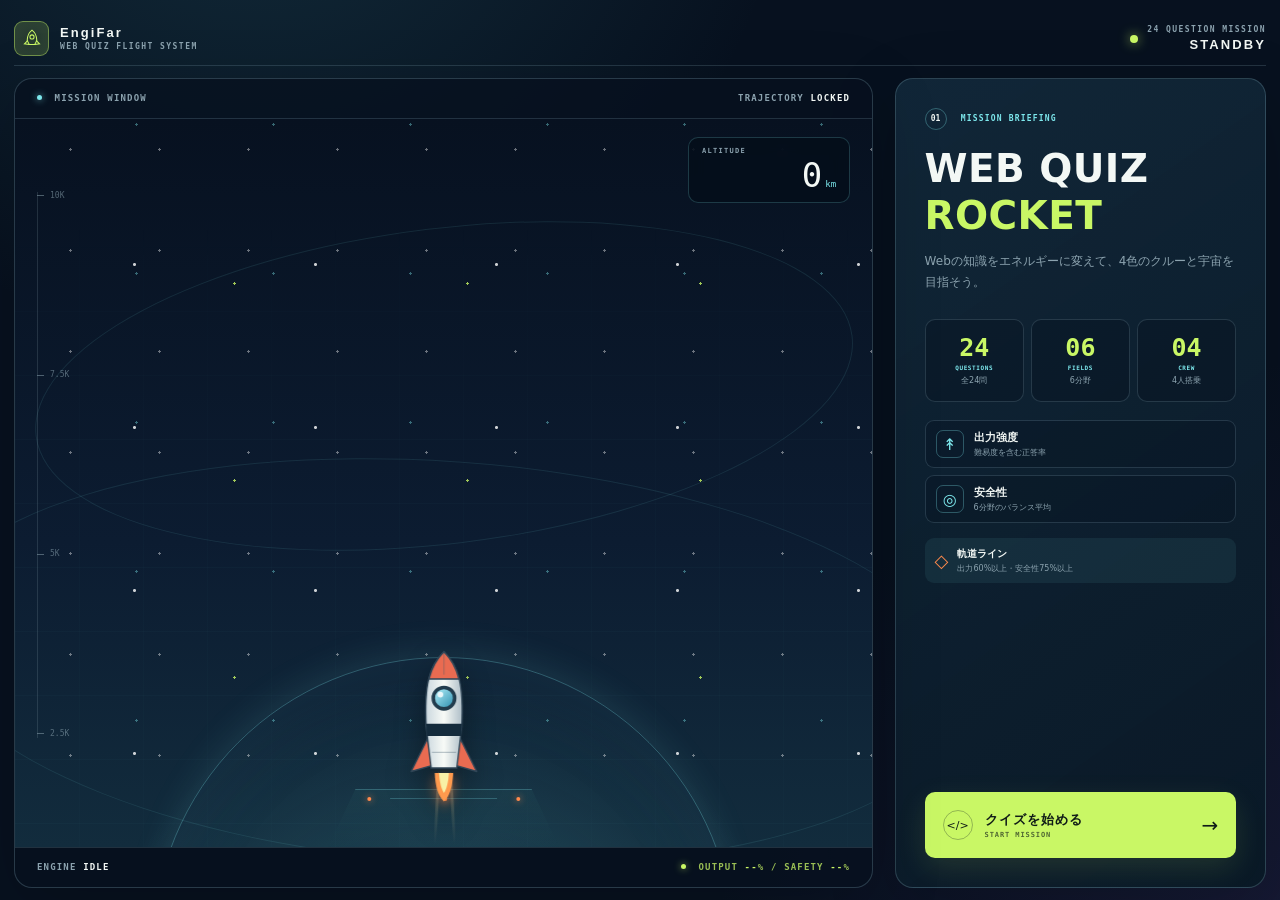
==== index.html @ 047133a1 "表記を修正" ====
<!doctype html>
<html lang="ja">
<head>
  <meta charset="UTF-8">
  <meta name="viewport" content="width=device-width, initial-scale=1, viewport-fit=cover">
  <meta name="theme-color" content="#07111f">
  <title>EngiFar</title>
  <link rel="stylesheet" href="./style.css">
  <script src="./script.js" defer></script>
</head>
<body>
  <div class="app-shell" id="app" data-state="idle" data-phase="briefing">
    <header class="topbar">
      <a class="brand" href="#" aria-label="EngiFar ホーム">
        <span class="brand-mark" aria-hidden="true">
          <svg viewBox="0 0 32 32">
            <path d="M16 3c5 4 7 9 7 15l-3 6h-8l-3-6c0-6 2-11 7-15Z" />
            <circle cx="16" cy="13" r="3" />
            <path d="m10 18-5 5 7 1m10-6 5 5-7 1" />
          </svg>
        </span>
        <span class="brand-copy">
          <strong>EngiFar</strong>
          <small>WEB QUIZ FLIGHT SYSTEM</small>
        </span>
      </a>

      <div class="mission-state" role="status" aria-live="polite">
        <span class="state-light" aria-hidden="true"></span>
        <span>
          <small>24 QUESTION MISSION</small>
          <strong id="mission-status">STANDBY</strong>
        </span>
      </div>
    </header>

    <main class="cockpit">
      <section class="flight-deck" aria-label="ロケット飛行画面">
        <div class="deck-bar deck-bar--top">
          <span><i class="signal-dot" aria-hidden="true"></i> MISSION WINDOW</span>
          <span>TRAJECTORY <b id="trajectory-label">LOCKED</b></span>
        </div>

        <div class="flight-stage" id="flight-stage">
          <div class="space-glow" aria-hidden="true"></div>
          <div class="stars stars--far" aria-hidden="true"></div>
          <div class="stars stars--near" aria-hidden="true"></div>
          <div class="orbital-line orbital-line--one" aria-hidden="true"></div>
          <div class="orbital-line orbital-line--two" aria-hidden="true"></div>

          <div class="altitude-scale" aria-hidden="true">
            <span><i></i> 10K</span>
            <span><i></i> 7.5K</span>
            <span><i></i> 5K</span>
            <span><i></i> 2.5K</span>
          </div>

          <div class="live-altimeter">
            <span>ALTITUDE</span>
            <strong><output id="altitude-live">0</output><small> km</small></strong>
          </div>

          <div class="celebration" id="celebration" aria-hidden="true">
            <div class="success-orbit"></div>
            <div class="success-emblem">
              <span>EngiFar COMPLETE</span>
              <strong>軌道到達！</strong>
            </div>
            <div class="confetti" id="confetti"></div>
          </div>

          <div class="flight-event" id="flight-event" aria-hidden="true">
            <span id="event-label">SPARK ALTITUDE</span>
            <strong><b id="event-altitude">0</b> km</strong>
          </div>

          <div class="boarding-crew" id="boarding-crew" aria-hidden="true">
            <div class="crew-character crew-character--red">
              <span class="crew-body"><i class="crew-face"></i></span>
            </div>
            <div class="crew-character crew-character--blue">
              <span class="crew-body"><i class="crew-face"></i></span>
            </div>
            <div class="crew-character crew-character--yellow">
              <span class="crew-body"><i class="crew-face"></i></span>
            </div>
            <div class="crew-character crew-character--green">
              <span class="crew-body"><i class="crew-face"></i></span>
            </div>
          </div>

          <div class="flight-path" aria-hidden="true"></div>

          <div class="rocket-vehicle" id="rocket" aria-label="ロケット">
            <div class="exhaust exhaust--left" aria-hidden="true"></div>
            <div class="exhaust exhaust--right" aria-hidden="true"></div>
            <svg class="rocket" viewBox="0 0 120 216" role="img" aria-label="垂直に立つロケット">
              <defs>
                <linearGradient id="rocket-hull" x1="0" x2="1">
                  <stop offset="0" stop-color="#cbd8df" />
                  <stop offset=".5" stop-color="#f8fbf7" />
                  <stop offset="1" stop-color="#aebec8" />
                </linearGradient>
                <linearGradient id="rocket-window" x1="0" y1="0" x2="1" y2="1">
                  <stop stop-color="#bdf7ff" />
                  <stop offset="1" stop-color="#2589ab" />
                </linearGradient>
              </defs>
              <path class="flame flame--outer" d="M47 174c1 20 5 32 13 40 8-8 12-20 13-40Z" />
              <path class="flame flame--inner" d="M53 174c1 13 3 22 7 28 4-6 6-15 7-28Z" />
              <path class="rocket-fin" d="M37 126 14 172l31-9Zm46 0 23 46-31-9Z" />
              <path class="rocket-body" d="M60 4C39 24 32 52 35 109l7 58h36l7-58C88 52 81 24 60 4Z" />
              <path class="rocket-nose" d="M60 4C50 14 43 26 39 42h42C77 26 70 14 60 4Z" />
              <path class="rocket-band" d="M35 105h50l-1 17H36Z" />
              <circle class="rocket-window" cx="60" cy="69" r="15" />
              <circle class="rocket-window-glint" cx="55" cy="64" r="4" />
              <path class="rocket-seam" d="M60 5v31M43 145h34" />
            </svg>
          </div>

          <div class="explosion" id="explosion" aria-hidden="true">
            <span class="shockwave shockwave--one"></span>
            <span class="shockwave shockwave--two"></span>
            <span class="blast-core"></span>
            <div class="debris" id="debris"></div>
          </div>

          <div class="launch-pad" aria-hidden="true">
            <div class="pad-light pad-light--one"></div>
            <div class="pad-light pad-light--two"></div>
            <div class="pad-light pad-light--three"></div>
            <span></span>
          </div>
        </div>

        <div class="deck-bar deck-bar--bottom">
          <span>ENGINE <b id="engine-label">IDLE</b></span>
          <span class="score-strip"><i aria-hidden="true"></i> OUTPUT <b id="output-live">--</b>% / SAFETY <b id="safety-live">--</b>%</span>
        </div>
      </section>

      <aside class="mission-panel" aria-label="クイズ・発射コントロール">
        <section class="mode-panel briefing-panel" id="briefing-panel">
          <div class="panel-heading">
            <p class="eyebrow"><span>01</span> MISSION BRIEFING</p>
            <h1>WEB QUIZ <br><em>ROCKET</em></h1>
            <p class="panel-description">Webの知識をエネルギーに変えて、4色のクルーと宇宙を目指そう。</p>
          </div>

          <div class="mission-facts" aria-label="ミッション内容">
            <div><strong>24</strong><span>QUESTIONS</span><small>全24問</small></div>
            <div><strong>06</strong><span>FIELDS</span><small>6分野</small></div>
            <div><strong>04</strong><span>CREW</span><small>4人搭乗</small></div>
          </div>

          <div class="score-guide">
            <div>
              <span class="guide-icon" aria-hidden="true">↟</span>
              <span><strong>出力強度</strong><small>難易度を含む正答率</small></span>
            </div>
            <div>
              <span class="guide-icon" aria-hidden="true">◎</span>
              <span><strong>安全性</strong><small>6分野のバランス平均</small></span>
            </div>
          </div>

          <div class="threshold-hint briefing-hint">
            <span class="threshold-icon" aria-hidden="true">◇</span>
            <span><strong>軌道ライン</strong><small>出力60%以上・安全性75%以上</small></span>
          </div>

          <button class="launch-button" id="start-button" type="button">
            <span class="launch-button__icon" aria-hidden="true">&lt;/&gt;</span>
            <span><strong>クイズを始める</strong><small>START MISSION</small></span>
            <span class="launch-button__arrow" aria-hidden="true">→</span>
          </button>
        </section>

        <section class="mode-panel quiz-panel" id="quiz-panel" hidden aria-live="polite">
          <div class="quiz-progress-head">
            <div>
              <p class="eyebrow">KNOWLEDGE CHARGE</p>
              <strong><span id="question-current">01</span><small> / 24</small></strong>
            </div>
            <span class="category-chip" id="question-category">フロントエンド</span>
          </div>

          <div class="quiz-progress"><i id="quiz-progress-bar"></i></div>

          <div class="question-meta">
            <span id="question-label">QUESTION 01</span>
            <span class="difficulty-chip" id="difficulty-chip">STANDARD</span>
          </div>
          <pre class="question-code" id="question-text">問題を読み込んでいます...</pre>
          <div class="quiz-answers" id="answers"></div>

          <div class="feedback-slot">
            <div class="quiz-feedback" id="feedback" hidden>
              <strong id="feedback-title">正解！</strong>
              <p id="feedback-text"></p>
            </div>
          </div>

          <button class="quiz-next-button" id="next-button" type="button" disabled>
            <span id="next-label">次の問題へ</span><b aria-hidden="true">→</b>
          </button>
        </section>

        <section class="mode-panel ready-panel" id="ready-panel" hidden>
          <div class="ready-heading">
            <span class="ready-icon" aria-hidden="true">✓</span>
            <p class="eyebrow">FLIGHT DATA READY</p>
            <h2>データ完成！</h2>
            <p>クイズで集めたエネルギーをロケットへ転送しました。</p>
          </div>

          <div class="computed-metrics">
            <div>
              <span>出力強度<small>WEIGHTED ACCURACY</small></span>
              <strong><b id="ready-output">0</b>%</strong>
            </div>
            <div>
              <span>安全性<small>FIELD BALANCE</small></span>
              <strong><b id="ready-safety">0</b>%</strong>
            </div>
          </div>

          <div class="balance-list" id="balance-list" aria-label="6分野の到達度"></div>

          <div class="threshold-hint ready-hint" id="ready-hint">
            <span class="threshold-icon" aria-hidden="true">◇</span>
            <span><strong id="ready-message">フライトコースを計算しました</strong><small>難しい問題にはボーナス係数を反映</small></span>
          </div>

          <button class="launch-button" id="launch-button" type="button">
            <span class="launch-button__icon" aria-hidden="true">▲</span>
            <span><strong>ロケットを発射</strong><small>BOARD CREW &amp; LAUNCH</small></span>
            <span class="launch-button__arrow" aria-hidden="true">→</span>
          </button>
        </section>

        <section class="mode-panel flight-panel" id="flight-panel" hidden>
          <div class="flight-copy">
            <div class="radar" aria-hidden="true"><i></i><span></span></div>
            <p class="eyebrow">LIVE TELEMETRY</p>
            <h2 id="flight-title">垂直上昇中</h2>
            <p id="flight-description">軌道到達コースを飛行中です。<br>フライトデータはロックされています。</p>
          </div>
          <div class="telemetry-card">
            <span>現在の高度</span>
            <strong><b id="panel-altitude">0</b><small> km</small></strong>
            <div class="telemetry-progress"><i id="telemetry-progress"></i></div>
          </div>
        </section>

        <section class="mode-panel result-panel" id="result-panel" hidden aria-live="polite">
          <div class="result-heading">
            <span class="result-icon" id="result-icon" aria-hidden="true">✓</span>
            <p class="eyebrow" id="result-kicker">MISSION COMPLETE</p>
            <h2 id="result-title">軌道到達！</h2>
            <p id="result-message">Webの知識がロケットの推進力になりました。</p>
          </div>

          <dl class="result-metrics">
            <div>
              <dt>出力強度</dt>
              <dd><b id="result-power">0</b><small>%</small></dd>
            </div>
            <div>
              <dt>安全性</dt>
              <dd><b id="result-stability">0</b><small>%</small></dd>
            </div>
            <div class="altitude-result">
              <dt>到達高度</dt>
              <dd><b id="result-altitude">0</b><small> km</small></dd>
            </div>
          </dl>

          <div class="result-actions">
            <button class="profile-button" id="profile-button" type="button">
              <img src="./assets/crew-green.svg" alt="" aria-hidden="true">
              <span>自己紹介カード</span>
            </button>
            <button class="retry-button" id="retry-button" type="button">
              <span aria-hidden="true">↻</span> もう一度チャレンジ
            </button>
          </div>
        </section>

        <section class="mode-panel card-panel" id="card-panel" hidden aria-live="polite">
          <header class="card-heading">
            <p class="eyebrow">CREW PROFILE CARD</p>
            <h2>自己紹介カードをつくろう</h2>
            <p>表示名とクルーアイコンを選ぶと、フライトデータ入りのカードが完成します。</p>
          </header>

          <div class="profile-card-preview">
            <canvas id="profile-card" width="1200" height="760" aria-label="自己紹介カードのプレビュー">
              自己紹介カードのプレビュー
            </canvas>
          </div>

          <div class="card-controls">
            <label class="profile-name-field" for="profile-name">
              <span>DISPLAY NAME <small>カードに載せる名前</small></span>
              <input id="profile-name" type="text" maxlength="20" autocomplete="name" value="CREW MEMBER">
            </label>

            <fieldset class="avatar-field">
              <legend>CREW ICON</legend>
              <div class="avatar-options">
                <button class="avatar-option" type="button" data-avatar="red" aria-label="赤のクルー" aria-pressed="false">
                  <img src="./assets/crew-red.svg" alt="">
                </button>
                <button class="avatar-option" type="button" data-avatar="blue" aria-label="青のクルー" aria-pressed="false">
                  <img src="./assets/crew-blue.svg" alt="">
                </button>
                <button class="avatar-option" type="button" data-avatar="yellow" aria-label="黄のクルー" aria-pressed="false">
                  <img src="./assets/crew-yellow.svg" alt="">
                </button>
                <button class="avatar-option is-selected" type="button" data-avatar="green" aria-label="緑のクルー" aria-pressed="true">
                  <img src="./assets/crew-green.svg" alt="">
                </button>
              </div>
            </fieldset>

            <div class="card-actions">
              <button class="save-card-button" id="save-card-button" type="button">
                <span aria-hidden="true">↓</span><b id="save-card-label">PNGで保存</b>
              </button>
              <button class="card-back-button" id="card-back-button" type="button">← リザルトへ</button>
            </div>
          </div>
        </section>
      </aside>
    </main>
  </div>
</body>
</html>
---- style.css ----
:root {
  color-scheme: dark;
  --night: #07111f;
  --panel: #0d1b2a;
  --panel-soft: #102235;
  --line: rgba(159, 197, 216, 0.18);
  --line-strong: rgba(159, 197, 216, 0.32);
  --text: #f3f8f5;
  --muted: #8ca3af;
  --lime: #c9f765;
  --lime-soft: rgba(201, 247, 101, 0.14);
  --cyan: #7de8ed;
  --orange: #ff8a4c;
  --red: #ff5e66;
  --stage-border: rgba(158, 210, 222, 0.22);
  font-family: Inter, "Noto Sans JP", "Yu Gothic UI", Meiryo, system-ui, sans-serif;
}

* {
  box-sizing: border-box;
}

html,
body {
  width: 100%;
  height: 100%;
  margin: 0;
  overflow: hidden;
}

body {
  min-height: 100vh;
  min-height: 100dvh;
  color: var(--text);
  background:
    radial-gradient(circle at 20% -20%, rgba(47, 113, 129, 0.28), transparent 36%),
    radial-gradient(circle at 105% 110%, rgba(93, 64, 151, 0.2), transparent 38%),
    var(--night);
}

button,
input {
  font: inherit;
}

button {
  color: inherit;
}

button,
input[type="range"] {
  -webkit-tap-highlight-color: transparent;
}

[hidden] {
  display: none !important;
}

.app-shell {
  width: min(100%, 1500px);
  height: 100vh;
  height: 100dvh;
  min-height: 0;
  margin: 0 auto;
  padding:
    max(12px, env(safe-area-inset-top))
    max(14px, env(safe-area-inset-right))
    max(12px, env(safe-area-inset-bottom))
    max(14px, env(safe-area-inset-left));
  display: grid;
  grid-template-rows: 54px minmax(0, 1fr);
  gap: 12px;
}

.topbar {
  min-width: 0;
  display: flex;
  align-items: center;
  justify-content: space-between;
  border-bottom: 1px solid var(--line);
}

.brand {
  min-width: 0;
  color: inherit;
  display: inline-flex;
  align-items: center;
  gap: 11px;
  text-decoration: none;
}

.brand-mark {
  width: 35px;
  height: 35px;
  border: 1px solid rgba(201, 247, 101, 0.46);
  border-radius: 9px;
  display: grid;
  place-items: center;
  color: var(--lime);
  background: var(--lime-soft);
  box-shadow: inset 0 0 18px rgba(201, 247, 101, 0.07);
}

.brand-mark svg {
  width: 22px;
  fill: none;
  stroke: currentColor;
  stroke-width: 1.5;
}

.brand-copy {
  display: grid;
  gap: 2px;
}

.brand-copy strong,
.mission-state strong {
  font-family: "Arial Narrow", "Yu Gothic UI", sans-serif;
  font-size: 13px;
  letter-spacing: 0.16em;
}

.brand-copy small,
.mission-state small {
  color: var(--muted);
  font: 600 8px/1.2 ui-monospace, "SFMono-Regular", Consolas, monospace;
  letter-spacing: 0.18em;
}

.mission-state {
  display: flex;
  align-items: center;
  gap: 9px;
  text-align: right;
}

.mission-state > span:last-child {
  display: grid;
  gap: 2px;
}

.state-light {
  width: 8px;
  height: 8px;
  border-radius: 50%;
  background: var(--lime);
  box-shadow: 0 0 12px rgba(201, 247, 101, 0.72);
}

.cockpit {
  min-width: 0;
  min-height: 0;
  display: grid;
  grid-template-columns: minmax(0, 1.62fr) clamp(310px, 29vw, 410px);
  gap: clamp(12px, 1.7vw, 24px);
}

.flight-deck,
.mission-panel {
  min-width: 0;
  min-height: 0;
  overflow: hidden;
  border: 1px solid var(--stage-border);
  background: rgba(7, 17, 31, 0.76);
  box-shadow: 0 20px 70px rgba(0, 0, 0, 0.18);
}

.flight-deck {
  position: relative;
  display: grid;
  grid-template-rows: 40px minmax(0, 1fr) 40px;
  border-radius: 18px;
}

.deck-bar {
  position: relative;
  z-index: 20;
  display: flex;
  align-items: center;
  justify-content: space-between;
  gap: 12px;
  padding: 0 clamp(12px, 2vw, 22px);
  color: var(--muted);
  font: 600 9px/1 ui-monospace, "SFMono-Regular", Consolas, monospace;
  letter-spacing: 0.13em;
  white-space: nowrap;
}

.deck-bar--top {
  border-bottom: 1px solid var(--line);
}

.deck-bar--bottom {
  border-top: 1px solid var(--line);
}

.deck-bar b {
  color: var(--text);
  font-weight: 600;
}

.signal-dot,
.success-rule i {
  display: inline-block;
  width: 5px;
  height: 5px;
  margin-right: 6px;
  border-radius: 50%;
  background: var(--cyan);
  box-shadow: 0 0 7px rgba(125, 232, 237, 0.8);
  vertical-align: 1px;
}

.success-rule {
  color: rgba(201, 247, 101, 0.72);
}

.success-rule i {
  background: var(--lime);
  box-shadow: 0 0 7px rgba(201, 247, 101, 0.7);
}

.flight-stage {
  --rocket-bottom: 6%;
  --rocket-drift: 0px;
  --rocket-tilt: 0deg;
  --scene-travel: 0px;
  --explosion-bottom: 45%;
  --path-height: 0px;
  --path-angle: 0deg;
  isolation: isolate;
  position: relative;
  min-height: 0;
  overflow: hidden;
  background:
    radial-gradient(circle at 50% 125%, rgba(95, 192, 198, 0.25), transparent 35%),
    linear-gradient(180deg, #071120 0%, #0c1c31 58%, #122c3d 100%);
}

.flight-stage::before {
  content: "";
  position: absolute;
  inset: 0;
  z-index: -4;
  opacity: 0.19;
  background-image:
    linear-gradient(rgba(125, 232, 237, 0.13) 1px, transparent 1px),
    linear-gradient(90deg, rgba(125, 232, 237, 0.08) 1px, transparent 1px);
  background-size: 64px 64px;
  mask-image: linear-gradient(to bottom, transparent, #000 55%, #000);
}

.space-glow {
  position: absolute;
  z-index: -3;
  width: 68%;
  aspect-ratio: 1;
  left: 50%;
  bottom: -54%;
  transform: translateX(-50%);
  border-radius: 50%;
  border: 1px solid rgba(125, 232, 237, 0.3);
  box-shadow:
    0 -7px 35px rgba(125, 232, 237, 0.1),
    inset 0 20px 70px rgba(77, 143, 171, 0.08);
}

.stars {
  position: absolute;
  z-index: -2;
  inset: -140px 0 0;
  transform: translateY(var(--scene-travel));
  will-change: transform;
}

.stars--far {
  opacity: 0.5;
  background-image:
    radial-gradient(circle, rgba(255,255,255,.8) 0 1px, transparent 1.3px),
    radial-gradient(circle, rgba(125,232,237,.8) 0 1px, transparent 1.3px);
  background-size: 89px 101px, 137px 149px;
  background-position: 11px 19px, 53px 71px;
}

.stars--near {
  opacity: 0.8;
  background-image:
    radial-gradient(circle, #fff 0 1.3px, transparent 1.6px),
    radial-gradient(circle, var(--lime) 0 1px, transparent 1.3px);
  background-size: 181px 163px, 233px 197px;
  background-position: 29px 41px, 103px 9px;
}

.orbital-line {
  position: absolute;
  z-index: -1;
  left: 50%;
  width: 96%;
  aspect-ratio: 2.6 / 1;
  border: 1px solid rgba(125, 232, 237, 0.1);
  border-radius: 50%;
  transform: translateX(-50%) rotate(-7deg);
}

.orbital-line--one {
  top: 15%;
}

.orbital-line--two {
  top: 47%;
  width: 122%;
  transform: translateX(-50%) rotate(4deg);
}

.altitude-scale {
  position: absolute;
  z-index: 1;
  top: 10%;
  bottom: 15%;
  left: clamp(10px, 2vw, 22px);
  width: 38px;
  display: flex;
  flex-direction: column;
  justify-content: space-between;
  color: rgba(140, 163, 175, 0.58);
  font: 500 8px/1 ui-monospace, "SFMono-Regular", Consolas, monospace;
}

.altitude-scale::before {
  content: "";
  position: absolute;
  top: 0;
  bottom: 0;
  left: 0;
  border-left: 1px solid rgba(140, 163, 175, 0.2);
}

.altitude-scale span {
  display: flex;
  align-items: center;
  gap: 6px;
}

.altitude-scale i {
  width: 7px;
  border-top: 1px solid rgba(140, 163, 175, 0.52);
}

.live-altimeter {
  position: absolute;
  z-index: 9;
  top: clamp(11px, 2vh, 20px);
  right: clamp(11px, 2vw, 22px);
  min-width: clamp(112px, 16vw, 162px);
  padding: 10px 13px;
  border: 1px solid rgba(125, 232, 237, 0.2);
  border-radius: 10px;
  background: rgba(4, 13, 24, 0.64);
  backdrop-filter: blur(8px);
}

.live-altimeter > span {
  display: block;
  margin-bottom: 3px;
  color: var(--muted);
  font: 600 7px/1 ui-monospace, "SFMono-Regular", Consolas, monospace;
  letter-spacing: 0.18em;
}

.live-altimeter strong {
  display: flex;
  align-items: baseline;
  justify-content: flex-end;
  font: 500 clamp(20px, 3vw, 34px)/1 ui-monospace, "SFMono-Regular", Consolas, monospace;
  letter-spacing: -0.06em;
  font-variant-numeric: tabular-nums;
}

.live-altimeter small {
  margin-left: 5px;
  color: var(--cyan);
  font-size: 9px;
  letter-spacing: 0;
}

.rocket-vehicle {
  position: absolute;
  z-index: 6;
  left: calc(50% + var(--rocket-drift));
  bottom: var(--rocket-bottom);
  width: clamp(58px, 9.5vh, 96px);
  transform: translateX(-50%) rotate(var(--rocket-tilt));
  transform-origin: 50% 70%;
  filter: drop-shadow(0 13px 15px rgba(0, 0, 0, 0.38));
  will-change: left, bottom, transform, opacity;
}

.boarding-crew {
  position: absolute;
  z-index: 8;
  inset: 0;
  pointer-events: none;
}

.crew-character {
  --crew-color: var(--lime);
  --crew-start-x: 0px;
  --crew-mid-x: 0px;
  --crew-board-y: -90px;
  --crew-delay: 0s;
  --crew-lean: 5deg;
  --crew-lean-back: -5deg;
  position: absolute;
  left: 50%;
  bottom: 6%;
  width: clamp(24px, 4.8vh, 38px);
  aspect-ratio: .64 / 1;
  opacity: 0;
  transform: translateX(calc(-50% + var(--crew-start-x)));
  transform-origin: 50% 78%;
  will-change: transform, opacity;
}

.crew-character--red { --crew-color: #ff626c; }
.crew-character--blue { --crew-color: #45bff0; }
.crew-character--yellow { --crew-color: #ffd65f; }
.crew-character--green { --crew-color: #51d27b; }

.crew-character::after {
  content: "";
  position: absolute;
  left: 50%;
  bottom: 0;
  width: 78%;
  height: 8%;
  border-radius: 50%;
  background: rgba(52, 166, 154, 0.25);
  filter: blur(1px);
  transform: translateX(-50%);
}

.crew-body {
  position: absolute;
  left: 50%;
  bottom: 7%;
  width: 100%;
  height: 76%;
  border: 1px solid rgba(224, 252, 247, 0.28);
  border-radius: 48% 48% 44% 44% / 48% 48% 52% 52%;
  background: var(--crew-color);
  box-shadow:
    inset 5px 3px 8px rgba(255, 255, 255, 0.13),
    inset -5px -4px 8px rgba(7, 17, 31, 0.14),
    0 5px 12px rgba(0, 0, 0, 0.25);
}

.crew-body::before {
  content: "";
  position: absolute;
  left: 50%;
  bottom: 96%;
  width: 2px;
  height: 25%;
  border-radius: 999px;
  background: #92f0ed;
  transform: translateX(-50%);
}

.crew-body::after {
  content: "";
  position: absolute;
  left: 50%;
  bottom: 116%;
  width: 17%;
  aspect-ratio: 1;
  border-radius: 50%;
  background: #92f0ed;
  box-shadow: 0 0 5px rgba(125, 232, 237, 0.5);
  transform: translateX(-50%);
}

.crew-face {
  position: absolute;
  left: 50%;
  top: 38%;
  width: 68%;
  height: 28%;
  border-radius: 999px;
  background: #effaf5;
  box-shadow: inset 0 -2px 3px rgba(20, 53, 62, 0.12);
  transform: translate(-50%, -50%);
}

.crew-face::before,
.crew-face::after {
  content: "";
  position: absolute;
  top: 50%;
  width: 18%;
  aspect-ratio: 1;
  border-radius: 50%;
  background: #203945;
  transform: translateY(-50%);
}

.crew-face::before { left: 24%; }
.crew-face::after { right: 24%; }

.boarding-crew.is-boarding .crew-character {
  animation: crew-board .9s var(--crew-delay) cubic-bezier(.36, .04, .22, 1) both;
}

.flight-path {
  position: absolute;
  z-index: 4;
  left: 50%;
  bottom: 6%;
  width: 2px;
  height: var(--path-height);
  border-radius: 999px;
  opacity: 0;
  background: repeating-linear-gradient(
    to top,
    rgba(125, 232, 237, 0.08) 0 7px,
    rgba(125, 232, 237, 0.62) 7px 11px
  );
  box-shadow: 0 0 9px rgba(125, 232, 237, 0.2);
  transform: translateX(-50%) rotate(var(--path-angle));
  transform-origin: 50% 100%;
  transition: opacity 0.2s ease;
  pointer-events: none;
}

.flight-path::after {
  content: "";
  position: absolute;
  top: -3px;
  left: 50%;
  width: 6px;
  height: 6px;
  border-radius: 50%;
  background: var(--cyan);
  box-shadow: 0 0 10px var(--cyan);
  transform: translateX(-50%);
}

.rocket {
  display: block;
  width: 100%;
  overflow: visible;
}

.rocket-body {
  fill: url(#rocket-hull);
  stroke: #304657;
  stroke-width: 2;
}

.rocket-nose {
  fill: #e96b51;
  stroke: #304657;
  stroke-width: 2;
}

.rocket-fin {
  fill: #e96b51;
  stroke: #304657;
  stroke-width: 2;
  stroke-linejoin: round;
}

.rocket-band {
  fill: #142b3c;
}

.rocket-window {
  fill: url(#rocket-window);
  stroke: #223c4d;
  stroke-width: 5;
}

.rocket-window-glint {
  fill: rgba(255, 255, 255, 0.82);
}

.rocket-seam {
  fill: none;
  stroke: rgba(65, 91, 106, 0.48);
  stroke-width: 1.2;
}

.flame--outer {
  fill: #ff9a4e;
  filter: drop-shadow(0 7px 9px rgba(255, 138, 76, 0.55));
}

.flame--inner {
  fill: #f8f0a6;
}

.exhaust {
  position: absolute;
  z-index: -1;
  left: 50%;
  top: 80%;
  width: 3px;
  height: 48%;
  border-radius: 50%;
  background: linear-gradient(to bottom, rgba(255, 228, 167, 0.78), transparent);
  transform-origin: top;
  opacity: 0.35;
}

.exhaust--left {
  transform: translateX(-7px) rotate(3deg);
}

.exhaust--right {
  transform: translateX(5px) rotate(-3deg);
}

.launch-pad {
  position: absolute;
  z-index: 2;
  left: 50%;
  bottom: 0;
  width: clamp(150px, 27%, 265px);
  height: 8%;
  min-height: 22px;
  border-top: 1px solid rgba(125, 232, 237, 0.28);
  background: linear-gradient(to bottom, rgba(33, 75, 87, 0.32), transparent);
  transform: translateX(-50%);
  clip-path: polygon(12% 0, 88% 0, 100% 100%, 0 100%);
}

.launch-pad > span {
  position: absolute;
  top: 8px;
  left: 50%;
  width: 46%;
  height: 1px;
  background: rgba(125, 232, 237, 0.25);
  transform: translateX(-50%);
}

.pad-light {
  position: absolute;
  top: 7px;
  width: 4px;
  height: 4px;
  border-radius: 50%;
  background: var(--orange);
  box-shadow: 0 0 7px var(--orange);
}

.pad-light--one { left: 17%; }
.pad-light--two { left: 50%; }
.pad-light--three { right: 17%; }

.flight-event {
  position: absolute;
  z-index: 14;
  left: 50%;
  top: 38%;
  width: max-content;
  padding: 10px 14px;
  border: 1px solid rgba(255, 94, 102, 0.55);
  border-radius: 9px;
  background: rgba(29, 12, 21, 0.8);
  text-align: center;
  opacity: 0;
  transform: translate(-50%, 10px) scale(0.95);
  backdrop-filter: blur(8px);
  pointer-events: none;
}

.flight-event span {
  display: block;
  margin-bottom: 4px;
  color: #ffabb0;
  font: 700 7px/1 ui-monospace, "SFMono-Regular", Consolas, monospace;
  letter-spacing: 0.16em;
}

.flight-event strong {
  font: 600 clamp(17px, 2.5vw, 27px)/1 ui-monospace, "SFMono-Regular", Consolas, monospace;
}

.flight-event.is-visible {
  animation: event-in 0.45s ease-out forwards;
}

.explosion {
  position: absolute;
  z-index: 12;
  left: calc(50% + var(--rocket-drift));
  bottom: var(--explosion-bottom);
  width: 12px;
  height: 12px;
  opacity: 0;
  pointer-events: none;
}

.explosion.is-active {
  opacity: 1;
}

.shockwave,
.blast-core,
.debris i {
  position: absolute;
  left: 50%;
  top: 50%;
}

.shockwave {
  width: 24px;
  height: 24px;
  border: 2px solid rgba(255, 157, 80, 0.85);
  border-radius: 50%;
  transform: translate(-50%, -50%) scale(0);
}

.explosion.is-active .shockwave--one {
  animation: shockwave 0.85s ease-out forwards;
}

.explosion.is-active .shockwave--two {
  animation: shockwave 0.85s 0.1s ease-out forwards;
}

.blast-core {
  width: 18px;
  height: 18px;
  border-radius: 42% 58% 55% 45%;
  background: #fff5b8;
  box-shadow: 0 0 22px 8px rgba(255, 118, 62, 0.75);
  transform: translate(-50%, -50%) scale(0);
}

.explosion.is-active .blast-core {
  animation: blast-core 0.6s steps(5, end) forwards;
}

.debris i {
  --angle: 0deg;
  --distance: 60px;
  --piece-color: var(--orange);
  width: 5px;
  height: 9px;
  background: var(--piece-color);
  box-shadow: 0 0 6px var(--piece-color);
  opacity: 0;
  transform: translate(-50%, -50%) rotate(var(--angle)) translateY(0);
}

.explosion.is-active .debris i {
  animation: debris-fly 0.82s cubic-bezier(.12, .72, .36, 1) forwards;
  animation-delay: var(--delay, 0s);
}

.celebration {
  position: absolute;
  z-index: 11;
  inset: 0;
  display: grid;
  place-items: center;
  opacity: 0;
  pointer-events: none;
}

.celebration.is-active {
  opacity: 1;
}

.success-orbit {
  position: absolute;
  width: min(45%, 320px);
  aspect-ratio: 1;
  border: 1px solid rgba(201, 247, 101, 0.5);
  border-radius: 50%;
  transform: scale(0);
}

.success-orbit::before,
.success-orbit::after {
  content: "";
  position: absolute;
  inset: 13%;
  border: 1px solid rgba(125, 232, 237, 0.34);
  border-radius: 50%;
}

.success-orbit::after {
  inset: -18% 8% 18%;
  transform: rotate(55deg);
}

.celebration.is-active .success-orbit {
  animation: success-orbit 1.1s cubic-bezier(.18, .82, .2, 1) forwards;
}

.success-emblem {
  position: relative;
  z-index: 2;
  padding: 17px 22px;
  border: 1px solid rgba(201, 247, 101, 0.45);
  border-radius: 12px;
  background: rgba(7, 17, 31, 0.82);
  text-align: center;
  opacity: 0;
  transform: translateY(12px);
  box-shadow: 0 0 50px rgba(201, 247, 101, 0.1);
  backdrop-filter: blur(8px);
}

.success-emblem span {
  display: block;
  margin-bottom: 6px;
  color: var(--lime);
  font: 700 8px/1 ui-monospace, "SFMono-Regular", Consolas, monospace;
  letter-spacing: 0.18em;
}

.success-emblem strong {
  font-size: clamp(20px, 3vw, 34px);
  letter-spacing: 0.06em;
}

.celebration.is-active .success-emblem {
  animation: emblem-in 0.55s 0.2s ease-out forwards;
}

.confetti {
  position: absolute;
  inset: 0;
}

.confetti i {
  --x: 50%;
  --fall: 80%;
  --rotate: 360deg;
  --confetti-color: var(--lime);
  position: absolute;
  top: -8%;
  left: var(--x);
  width: 5px;
  height: 12px;
  border-radius: 1px;
  background: var(--confetti-color);
  opacity: 0;
}

.celebration.is-active .confetti i {
  animation: confetti-fall var(--duration, 1.5s) var(--delay, 0s) ease-in forwards;
}

.mission-panel {
  border-radius: 18px;
  background:
    linear-gradient(145deg, rgba(18, 42, 60, 0.76), rgba(9, 24, 38, 0.9)),
    var(--panel);
}

.mode-panel {
  height: 100%;
  min-height: 0;
  padding: clamp(17px, 3.2vh, 30px);
}

.setup-panel {
  display: flex;
  flex-direction: column;
}

.eyebrow {
  margin: 0;
  color: var(--cyan);
  font: 700 8px/1.2 ui-monospace, "SFMono-Regular", Consolas, monospace;
  letter-spacing: 0.15em;
}

.eyebrow > span {
  display: inline-grid;
  width: 22px;
  height: 22px;
  margin-right: 8px;
  place-items: center;
  border: 1px solid rgba(125, 232, 237, 0.32);
  border-radius: 50%;
  color: var(--text);
  letter-spacing: 0;
}

.panel-heading h1 {
  margin: clamp(11px, 1.8vh, 17px) 0 0;
  font-size: clamp(25px, 3.4vw, 39px);
  line-height: 1.2;
  letter-spacing: 0.01em;
}

.panel-heading h1 em {
  color: var(--lime);
  font-style: normal;
}

.panel-description {
  margin: clamp(7px, 1.3vh, 13px) 0 0;
  color: var(--muted);
  font-size: clamp(10px, 1.15vw, 12px);
  line-height: 1.7;
}

.parameter-grid {
  margin-top: clamp(13px, 2.3vh, 22px);
  display: grid;
  gap: clamp(8px, 1.4vh, 13px);
}

.parameter-card {
  padding: clamp(10px, 1.7vh, 15px);
  border: 1px solid var(--line);
  border-radius: 12px;
  background: rgba(7, 17, 31, 0.4);
  transition: border-color 0.2s ease, background 0.2s ease;
}

.parameter-card.is-ready {
  border-color: rgba(201, 247, 101, 0.4);
  background: rgba(201, 247, 101, 0.055);
}

.parameter-head,
.parameter-head label {
  display: flex;
  align-items: center;
}

.parameter-head {
  justify-content: space-between;
  gap: 10px;
}

.parameter-head label {
  gap: 9px;
  cursor: pointer;
}

.parameter-head label > span:last-child {
  display: grid;
  gap: 2px;
}

.parameter-head strong {
  font-size: 12px;
  letter-spacing: 0.05em;
}

.parameter-head small {
  color: var(--muted);
  font: 600 7px/1 ui-monospace, "SFMono-Regular", Consolas, monospace;
  letter-spacing: 0.16em;
}

.parameter-icon {
  width: 27px;
  height: 27px;
  display: grid;
  place-items: center;
  border: 1px solid var(--line-strong);
  border-radius: 7px;
  color: var(--cyan);
  font-size: 15px;
}

.parameter-head output {
  color: var(--lime);
  font: 600 clamp(18px, 2.2vw, 25px)/1 ui-monospace, "SFMono-Regular", Consolas, monospace;
  letter-spacing: -0.06em;
  font-variant-numeric: tabular-nums;
}

.range-shell {
  position: relative;
  margin-top: clamp(8px, 1.3vh, 12px);
}

input[type="range"] {
  --fill: 0%;
  position: relative;
  z-index: 2;
  width: 100%;
  height: 18px;
  margin: 0;
  appearance: none;
  border: 0;
  border-radius: 999px;
  outline: none;
  background: transparent;
  cursor: pointer;
}

input[type="range"]::-webkit-slider-runnable-track {
  height: 4px;
  border-radius: 999px;
  background: linear-gradient(to right, var(--cyan) 0 var(--fill), rgba(140, 163, 175, 0.2) var(--fill) 100%);
}

input[type="range"]::-moz-range-track {
  height: 4px;
  border-radius: 999px;
  background: linear-gradient(to right, var(--cyan) 0 var(--fill), rgba(140, 163, 175, 0.2) var(--fill) 100%);
}

input[type="range"]::-webkit-slider-thumb {
  width: 17px;
  height: 17px;
  margin-top: -6.5px;
  appearance: none;
  border: 3px solid var(--panel);
  border-radius: 50%;
  background: var(--lime);
  box-shadow: 0 0 0 1px var(--lime), 0 0 12px rgba(201, 247, 101, 0.28);
}

input[type="range"]::-moz-range-thumb {
  width: 12px;
  height: 12px;
  border: 3px solid var(--panel);
  border-radius: 50%;
  background: var(--lime);
  box-shadow: 0 0 0 1px var(--lime), 0 0 12px rgba(201, 247, 101, 0.28);
}

input[type="range"]:focus-visible::-webkit-slider-thumb {
  outline: 3px solid rgba(125, 232, 237, 0.55);
  outline-offset: 3px;
}

.target-marker {
  position: absolute;
  z-index: 1;
  top: 3px;
  bottom: 3px;
  left: var(--target, 80%);
  border-left: 1px dashed rgba(201, 247, 101, 0.68);
}

.target-marker i {
  position: absolute;
  top: -13px;
  left: 50%;
  color: rgba(201, 247, 101, 0.7);
  font: 600 6px/1 ui-monospace, "SFMono-Regular", Consolas, monospace;
  font-style: normal;
  transform: translateX(-50%);
}

.range-labels {
  display: flex;
  justify-content: space-between;
  margin-top: -1px;
  color: rgba(140, 163, 175, 0.62);
  font: 500 7px/1 ui-monospace, "SFMono-Regular", Consolas, monospace;
}

.threshold-hint {
  margin-top: clamp(9px, 1.7vh, 16px);
  display: flex;
  align-items: center;
  gap: 9px;
  padding: 9px 10px;
  border-radius: 9px;
  background: rgba(125, 232, 237, 0.07);
}

.threshold-icon {
  color: var(--orange);
  font-size: 18px;
}

.threshold-hint > span:last-child {
  display: grid;
  gap: 2px;
}

.threshold-hint strong {
  font-size: 10px;
}

.threshold-hint small {
  color: var(--muted);
  font-size: 8px;
}

.threshold-hint.is-ready {
  background: var(--lime-soft);
}

.threshold-hint.is-ready .threshold-icon,
.threshold-hint.is-ready strong {
  color: var(--lime);
}

.launch-button,
.retry-button {
  min-height: 50px;
  border: 0;
  border-radius: 10px;
  cursor: pointer;
}

.launch-button {
  width: 100%;
  min-height: clamp(51px, 7.6vh, 66px);
  margin-top: auto;
  padding: 0 clamp(13px, 1.8vw, 18px);
  display: grid;
  grid-template-columns: auto 1fr auto;
  align-items: center;
  gap: 12px;
  color: #101b17;
  background: var(--lime);
  box-shadow: 0 10px 30px rgba(201, 247, 101, 0.12);
  transition: transform 0.18s ease, box-shadow 0.18s ease, background 0.18s ease;
}

.launch-button:hover {
  background: #dbff8d;
  box-shadow: 0 12px 34px rgba(201, 247, 101, 0.22);
  transform: translateY(-2px);
}

.launch-button:active {
  transform: translateY(1px);
}

.launch-button:focus-visible,
.retry-button:focus-visible {
  outline: 3px solid var(--cyan);
  outline-offset: 3px;
}

.launch-button__icon {
  width: 30px;
  height: 30px;
  display: grid;
  place-items: center;
  border: 1px solid rgba(7, 17, 31, 0.28);
  border-radius: 50%;
  font-size: 11px;
}

.launch-button > span:nth-child(2) {
  display: grid;
  gap: 3px;
  text-align: left;
}

.launch-button strong {
  font-size: 13px;
  letter-spacing: 0.08em;
}

.launch-button small {
  font: 700 7px/1 ui-monospace, "SFMono-Regular", Consolas, monospace;
  letter-spacing: 0.13em;
  opacity: 0.65;
}

.launch-button__arrow {
  font-size: 20px;
}

.flight-panel,
.result-panel {
  display: flex;
  flex-direction: column;
  justify-content: center;
}

.flight-copy {
  text-align: center;
}

.radar {
  position: relative;
  width: clamp(75px, 12vh, 105px);
  aspect-ratio: 1;
  margin: 0 auto clamp(15px, 2.4vh, 23px);
  overflow: hidden;
  border: 1px solid rgba(125, 232, 237, 0.36);
  border-radius: 50%;
  background:
    radial-gradient(circle, transparent 31%, rgba(125,232,237,.13) 32% 33%, transparent 34% 61%, rgba(125,232,237,.12) 62% 63%, transparent 64%),
    linear-gradient(90deg, transparent 49.5%, rgba(125,232,237,.18) 50% 50.5%, transparent 51%),
    linear-gradient(transparent 49.5%, rgba(125,232,237,.18) 50% 50.5%, transparent 51%);
}

.radar i {
  position: absolute;
  width: 50%;
  height: 50%;
  left: 50%;
  top: 0;
  background: conic-gradient(from 270deg at 0 100%, rgba(125, 232, 237, 0.42), transparent 34%);
  transform-origin: 0 100%;
  animation: radar-sweep 1.6s linear infinite;
}

.radar span {
  position: absolute;
  left: 62%;
  top: 29%;
  width: 5px;
  height: 5px;
  border-radius: 50%;
  background: var(--lime);
  box-shadow: 0 0 8px var(--lime);
  animation: radar-blink 1.2s ease-in-out infinite;
}

.flight-copy h2,
.result-heading h2 {
  margin: 9px 0 7px;
  font-size: clamp(24px, 3.2vw, 35px);
  line-height: 1.2;
}

.flight-copy > p:last-child,
.result-heading > p:last-child {
  margin: 0;
  color: var(--muted);
  font-size: 11px;
  line-height: 1.75;
}

.telemetry-card {
  margin-top: clamp(24px, 5vh, 44px);
  padding: clamp(15px, 2.5vh, 22px);
  border: 1px solid var(--line);
  border-radius: 12px;
  background: rgba(7, 17, 31, 0.45);
}

.telemetry-card > span {
  color: var(--muted);
  font: 600 8px/1 ui-monospace, "SFMono-Regular", Consolas, monospace;
  letter-spacing: 0.15em;
}

.telemetry-card strong {
  display: block;
  margin: 8px 0 13px;
  color: var(--lime);
  font: 500 clamp(29px, 4.8vw, 48px)/1 ui-monospace, "SFMono-Regular", Consolas, monospace;
  font-variant-numeric: tabular-nums;
}

.telemetry-card small {
  color: var(--text);
  font-size: 11px;
}

.telemetry-progress {
  height: 4px;
  overflow: hidden;
  border-radius: 999px;
  background: rgba(140, 163, 175, 0.18);
}

.telemetry-progress i {
  display: block;
  width: 0;
  height: 100%;
  border-radius: inherit;
  background: linear-gradient(to right, var(--cyan), var(--lime));
  box-shadow: 0 0 10px rgba(201, 247, 101, 0.3);
}

.result-panel {
  text-align: center;
}

.result-icon {
  width: clamp(46px, 7.5vh, 62px);
  aspect-ratio: 1;
  margin: 0 auto clamp(12px, 2vh, 19px);
  display: grid;
  place-items: center;
  border: 1px solid rgba(201, 247, 101, 0.46);
  border-radius: 50%;
  color: var(--lime);
  background: var(--lime-soft);
  font-size: clamp(20px, 3vw, 28px);
}

.result-panel.is-challenge .result-icon {
  border-color: rgba(255, 138, 76, 0.5);
  color: var(--orange);
  background: rgba(255, 138, 76, 0.1);
}

.result-panel.is-challenge .eyebrow {
  color: #ffbd82;
}

.result-metrics {
  margin: clamp(20px, 4vh, 36px) 0 0;
  display: grid;
  grid-template-columns: repeat(2, 1fr);
  gap: 8px;
}

.result-metrics > div {
  min-width: 0;
  padding: clamp(10px, 1.8vh, 15px) 8px;
  border: 1px solid var(--line);
  border-radius: 10px;
  background: rgba(7, 17, 31, 0.42);
}

.result-metrics .altitude-result {
  grid-column: 1 / -1;
}

.result-metrics dt {
  margin-bottom: 6px;
  color: var(--muted);
  font-size: 9px;
}

.result-metrics dd {
  margin: 0;
  color: var(--lime);
  font: 600 clamp(19px, 2.5vw, 28px)/1 ui-monospace, "SFMono-Regular", Consolas, monospace;
  font-variant-numeric: tabular-nums;
}

.result-panel.is-challenge .result-metrics dd {
  color: #ffb36f;
}

.result-metrics small {
  margin-left: 2px;
  color: var(--text);
  font-size: 9px;
}

.retry-button {
  width: 100%;
  margin-top: auto;
  border: 1px solid var(--line-strong);
  color: var(--text);
  background: rgba(125, 232, 237, 0.08);
  font-size: 12px;
  font-weight: 700;
  letter-spacing: 0.06em;
  transition: border-color 0.18s ease, background 0.18s ease;
}

.retry-button:hover {
  border-color: rgba(125, 232, 237, 0.58);
  background: rgba(125, 232, 237, 0.14);
}

.retry-button span {
  margin-right: 7px;
  color: var(--cyan);
  font-size: 17px;
}

.app-shell[data-state="launching"] .state-light {
  background: var(--orange);
  box-shadow: 0 0 14px rgba(255, 138, 76, 0.85);
  animation: state-pulse 0.65s ease-in-out infinite alternate;
}

.app-shell[data-state="success"] .state-light {
  background: var(--lime);
}

.app-shell[data-state="challenge"] .state-light {
  background: var(--orange);
  box-shadow: 0 0 14px rgba(255, 138, 76, 0.75);
}

.app-shell[data-state="launching"] .rocket-vehicle {
  animation: rocket-vibration 0.11s linear infinite alternate;
}

.app-shell[data-state="boarding"] .state-light {
  background: var(--cyan);
  box-shadow: 0 0 14px rgba(125, 232, 237, 0.82);
  animation: state-pulse 0.65s ease-in-out infinite alternate;
}

.app-shell[data-state="boarding"] .rocket-vehicle {
  animation: boarding-rock .55s ease-in-out infinite alternate;
}

.app-shell[data-state="boarding"] .rocket-window {
  animation: window-welcome .55s ease-in-out infinite alternate;
}

.app-shell[data-state="boarding"] .flame,
.app-shell[data-state="boarding"] .exhaust {
  opacity: 0;
}

.app-shell[data-state="launching"] .flight-path {
  opacity: 0.58;
}

.app-shell[data-state="launching"] .flame--outer {
  animation: flame-flicker 0.12s linear infinite alternate;
}

.app-shell[data-state="launching"] .exhaust {
  opacity: 0.72;
  animation: exhaust-flicker 0.16s linear infinite alternate;
}

.app-shell[data-state="success"] .rocket-vehicle,
.app-shell[data-state="challenge"] .rocket-vehicle {
  pointer-events: none;
}

.app-shell[data-state="challenge"] .rocket-vehicle {
  opacity: 0 !important;
}

@keyframes state-pulse {
  to { opacity: 0.42; }
}

@keyframes rocket-vibration {
  from { margin-left: -0.7px; }
  to { margin-left: 0.7px; }
}

@keyframes boarding-rock {
  from { margin-bottom: 0; }
  to { margin-bottom: 2px; }
}

@keyframes window-welcome {
  to {
    fill: #d7fff6;
    filter: drop-shadow(0 0 6px rgba(125, 232, 237, 0.9));
  }
}

@keyframes crew-board {
  0%, 12% {
    opacity: 1;
    transform: translate(calc(-50% + var(--crew-start-x)), 0) scale(.92) rotate(0deg);
  }
  24% {
    opacity: 1;
    transform: translate(calc(-50% + var(--crew-start-x)), -7px) scale(1) rotate(var(--crew-lean-back));
  }
  40% {
    opacity: 1;
    transform: translate(calc(-50% + var(--crew-mid-x)), 0) scale(1) rotate(var(--crew-lean));
  }
  54% {
    opacity: 1;
    transform: translate(calc(-50% + var(--crew-mid-x)), -8px) scale(1) rotate(var(--crew-lean-back));
  }
  70% {
    opacity: 1;
    transform: translate(-50%, 0) scale(1) rotate(0deg);
  }
  82% {
    opacity: 1;
    transform: translate(-50%, -4px) scale(.92) rotate(0deg);
  }
  100% {
    opacity: 0;
    transform: translate(-50%, var(--crew-board-y)) scale(.08) rotate(var(--crew-lean));
  }
}

@keyframes flame-flicker {
  from { transform: scaleY(0.84); transform-origin: 50% 80%; }
  to { transform: scaleY(1.1); transform-origin: 50% 80%; }
}

@keyframes exhaust-flicker {
  to { transform: translateX(-1px) scaleY(1.25); }
}

@keyframes radar-sweep {
  to { transform: rotate(360deg); }
}

@keyframes radar-blink {
  50% { opacity: 0.25; }
}

@keyframes shockwave {
  0% { opacity: 1; transform: translate(-50%, -50%) scale(0); }
  100% { opacity: 0; transform: translate(-50%, -50%) scale(6); }
}

@keyframes blast-core {
  0% { opacity: 1; transform: translate(-50%, -50%) scale(0); }
  45% { opacity: 1; transform: translate(-50%, -50%) scale(4); }
  100% { opacity: 0; transform: translate(-50%, -50%) scale(1.5); }
}

@keyframes debris-fly {
  0% {
    opacity: 1;
    transform: translate(-50%, -50%) rotate(var(--angle)) translateY(0) rotate(0);
  }
  100% {
    opacity: 0;
    transform: translate(-50%, -50%) rotate(var(--angle)) translateY(calc(var(--distance) * -1)) rotate(270deg);
  }
}

@keyframes event-in {
  to { opacity: 1; transform: translate(-50%, 0) scale(1); }
}

@keyframes success-orbit {
  0% { opacity: 0; transform: scale(0.15) rotate(-20deg); }
  45% { opacity: 1; }
  100% { opacity: 0.52; transform: scale(1) rotate(8deg); }
}

@keyframes emblem-in {
  to { opacity: 1; transform: translateY(0); }
}

@keyframes confetti-fall {
  0% { opacity: 0; transform: translate3d(0, -10px, 0) rotate(0); }
  12% { opacity: 1; }
  100% { opacity: 0; transform: translate3d(var(--sway, 20px), var(--fall), 0) rotate(var(--rotate)); }
}

@media (max-width: 760px) {
  .app-shell {
    min-height: 0;
    padding:
      max(7px, env(safe-area-inset-top))
      max(8px, env(safe-area-inset-right))
      max(7px, env(safe-area-inset-bottom))
      max(8px, env(safe-area-inset-left));
    grid-template-rows: 42px minmax(0, 1fr);
    gap: 7px;
  }

  .cockpit {
    grid-template-columns: 1fr;
    grid-template-rows: minmax(0, 1fr) clamp(234px, 39vh, 280px);
    gap: 7px;
  }

  .flight-deck,
  .mission-panel {
    border-radius: 12px;
  }

  .flight-deck {
    grid-template-rows: 31px minmax(0, 1fr) 30px;
  }

  .deck-bar {
    padding: 0 10px;
    font-size: 7px;
  }

  .success-rule {
    letter-spacing: 0.06em;
  }

  .live-altimeter {
    min-width: 102px;
    padding: 7px 9px;
  }

  .live-altimeter strong {
    font-size: 21px;
  }

  .altitude-scale {
    left: 8px;
  }

  .rocket-vehicle {
    width: clamp(48px, 9.5vh, 67px);
  }

  .mode-panel {
    padding: 11px 13px;
  }

  .panel-heading {
    display: grid;
    grid-template-columns: 1fr auto;
    align-items: end;
    gap: 8px;
  }

  .panel-heading .eyebrow {
    grid-column: 1;
  }

  .panel-heading h1 {
    grid-column: 1;
    margin-top: 5px;
    font-size: 20px;
    line-height: 1.08;
  }

  .panel-heading h1 br {
    display: none;
  }

  .panel-description {
    display: none;
  }

  .parameter-grid {
    grid-template-columns: repeat(2, minmax(0, 1fr));
    margin-top: 9px;
    gap: 7px;
  }

  .parameter-card {
    padding: 8px 9px 7px;
  }

  .parameter-head {
    gap: 4px;
  }

  .parameter-head label {
    gap: 6px;
  }

  .parameter-icon {
    width: 22px;
    height: 22px;
    font-size: 12px;
  }

  .parameter-head strong {
    font-size: 10px;
  }

  .parameter-head small,
  .range-labels {
    font-size: 6px;
  }

  .parameter-head output {
    font-size: 17px;
  }

  .range-shell {
    margin-top: 7px;
  }

  .threshold-hint {
    min-height: 31px;
    margin-top: 7px;
    padding: 5px 8px;
  }

  .threshold-hint strong {
    font-size: 9px;
  }

  .threshold-hint small {
    font-size: 7px;
  }

  .threshold-icon {
    font-size: 14px;
  }

  .launch-button {
    min-height: 44px;
    margin-top: 7px;
  }

  .launch-button__icon {
    width: 25px;
    height: 25px;
  }

  .flight-panel,
  .result-panel {
    padding: 11px 15px;
  }

  .flight-panel {
    flex-direction: row;
    align-items: center;
    gap: 17px;
  }

  .flight-copy {
    flex: 0 0 42%;
  }

  .radar {
    width: 58px;
    margin-bottom: 8px;
  }

  .flight-copy h2 {
    margin: 5px 0 0;
    font-size: 19px;
  }

  .flight-copy > p:last-child {
    display: none;
  }

  .telemetry-card {
    flex: 1;
    margin-top: 0;
    padding: 14px;
    text-align: left;
  }

  .telemetry-card strong {
    margin: 7px 0 11px;
    font-size: 29px;
  }

  .result-panel {
    display: grid;
    grid-template-columns: minmax(0, .9fr) minmax(0, 1.1fr);
    grid-template-rows: 1fr auto;
    align-items: center;
    gap: 8px 12px;
  }

  .result-heading {
    min-width: 0;
  }

  .result-icon {
    width: 38px;
    margin-bottom: 7px;
    font-size: 17px;
  }

  .result-heading h2 {
    margin: 5px 0 3px;
    font-size: 18px;
  }

  .result-heading > p:last-child {
    font-size: 8px;
    line-height: 1.45;
  }

  .result-metrics {
    margin: 0;
    gap: 5px;
  }

  .result-metrics > div {
    padding: 8px 5px;
  }

  .result-metrics dt {
    margin-bottom: 4px;
    font-size: 7px;
  }

  .result-metrics dd {
    font-size: 17px;
  }

  .retry-button {
    grid-column: 1 / -1;
    min-height: 42px;
  }
}

@media (max-width: 390px) {
  .brand-copy small,
  .mission-state small {
    display: none;
  }

  .brand-copy strong,
  .mission-state strong {
    font-size: 11px;
  }

  .success-rule {
    font-size: 6px;
  }

  .parameter-head output {
    font-size: 15px;
  }

  .parameter-head small,
  .parameter-icon {
    display: none;
  }
}

@media (max-height: 620px) and (min-width: 761px) {
  .app-shell {
    grid-template-rows: 42px minmax(0, 1fr);
    gap: 8px;
    padding-top: 8px;
    padding-bottom: 8px;
  }

  .brand-mark {
    width: 31px;
    height: 31px;
  }

  .mode-panel {
    padding: 13px 17px;
  }

  .panel-heading h1 {
    margin-top: 7px;
    font-size: 25px;
  }

  .panel-description {
    display: none;
  }

  .parameter-grid {
    margin-top: 10px;
    gap: 7px;
  }

  .parameter-card {
    padding: 8px 11px;
  }

  .range-shell {
    margin-top: 5px;
  }

  .threshold-hint {
    margin-top: 7px;
    padding: 6px 9px;
  }

  .launch-button {
    min-height: 46px;
  }

  .result-metrics {
    margin-top: 13px;
  }

  .result-icon {
    width: 42px;
    margin-bottom: 9px;
  }
}

@media (max-height: 535px) and (max-width: 760px) {
  .app-shell {
    min-height: 0;
    grid-template-rows: 34px minmax(0, 1fr);
    gap: 5px;
    padding-top: 5px;
    padding-bottom: 5px;
  }

  .brand-mark {
    width: 28px;
    height: 28px;
  }

  .brand-mark svg {
    width: 18px;
  }

  .cockpit {
    grid-template-rows: minmax(0, 1fr) 218px;
    gap: 5px;
  }

  .flight-deck {
    grid-template-rows: 27px minmax(0, 1fr) 26px;
  }

  .mode-panel {
    padding-top: 8px;
    padding-bottom: 8px;
  }

  .panel-heading .eyebrow span {
    display: none;
  }

  .parameter-grid {
    margin-top: 6px;
  }

  .threshold-hint {
    margin-top: 5px;
  }

  .launch-button {
    min-height: 40px;
    margin-top: 5px;
  }
}

@media (max-height: 460px) and (min-width: 761px) {
  .app-shell {
    grid-template-rows: 34px minmax(0, 1fr);
    gap: 5px;
    padding-top: 5px;
    padding-bottom: 5px;
  }

  .brand-mark {
    width: 28px;
    height: 28px;
  }

  .brand-mark svg {
    width: 18px;
  }

  .cockpit {
    grid-template-columns: minmax(0, 1.55fr) minmax(300px, .9fr);
    gap: 8px;
  }

  .flight-deck {
    grid-template-rows: 28px minmax(0, 1fr) 27px;
  }

  .deck-bar {
    padding: 0 10px;
    font-size: 7px;
  }

  .mode-panel {
    padding: 8px 10px;
  }

  .panel-heading h1 {
    margin-top: 4px;
    font-size: 18px;
    line-height: 1.1;
  }

  .panel-heading h1 br {
    display: none;
  }

  .parameter-grid {
    grid-template-columns: repeat(2, minmax(0, 1fr));
    margin-top: 6px;
    gap: 6px;
  }

  .parameter-card {
    padding: 7px 8px 5px;
  }

  .parameter-icon,
  .parameter-head small {
    display: none;
  }

  .parameter-head strong {
    font-size: 9px;
  }

  .parameter-head output {
    font-size: 15px;
  }

  .range-shell {
    margin-top: 4px;
  }

  .threshold-hint {
    min-height: 31px;
    margin-top: 5px;
    padding: 4px 7px;
  }

  .threshold-hint strong {
    font-size: 9px;
  }

  .threshold-hint small {
    font-size: 7px;
  }

  .launch-button {
    min-height: 40px;
    margin-top: 5px;
  }

  .result-heading h2 {
    margin-top: 5px;
    font-size: 20px;
  }

  .result-heading > p:last-child {
    font-size: 9px;
    line-height: 1.4;
  }

  .result-metrics {
    margin-top: 8px;
    grid-template-columns: repeat(3, 1fr);
    gap: 5px;
  }

  .result-metrics .altitude-result {
    grid-column: auto;
  }

  .result-metrics > div {
    padding: 8px 4px;
  }

  .result-icon {
    width: 34px;
    margin-bottom: 5px;
  }

  .retry-button {
    min-height: 40px;
    margin-top: 7px;
  }
}

@media (prefers-reduced-motion: reduce) {
  *,
  *::before,
  *::after {
    scroll-behavior: auto !important;
    animation-duration: 0.01ms !important;
    animation-iteration-count: 1 !important;
    transition-duration: 0.01ms !important;
  }
}

/* Quiz + rocket integration */
.score-strip {
  color: rgba(201, 247, 101, 0.76);
}

.score-strip i {
  display: inline-block;
  width: 5px;
  height: 5px;
  margin-right: 6px;
  border-radius: 50%;
  background: var(--lime);
  box-shadow: 0 0 7px rgba(201, 247, 101, 0.7);
  vertical-align: 1px;
}

.score-strip b {
  color: var(--lime);
  font-variant-numeric: tabular-nums;
}

.briefing-panel,
.ready-panel {
  display: flex;
  flex-direction: column;
}

.mission-facts {
  display: grid;
  grid-template-columns: repeat(3, minmax(0, 1fr));
  gap: 7px;
  margin-top: clamp(18px, 3vh, 28px);
}

.mission-facts > div {
  min-width: 0;
  padding: clamp(10px, 1.8vh, 15px) 5px;
  border: 1px solid var(--line);
  border-radius: 10px;
  background: rgba(7, 17, 31, 0.38);
  text-align: center;
}

.mission-facts strong,
.mission-facts span,
.mission-facts small {
  display: block;
}

.mission-facts strong {
  color: var(--lime);
  font: 600 clamp(18px, 2.3vw, 25px)/1 ui-monospace, "SFMono-Regular", Consolas, monospace;
}

.mission-facts span {
  margin-top: 5px;
  color: var(--cyan);
  font: 700 6px/1 ui-monospace, "SFMono-Regular", Consolas, monospace;
  letter-spacing: 0.1em;
}

.mission-facts small {
  margin-top: 4px;
  color: var(--muted);
  font-size: 8px;
}

.score-guide {
  margin-top: clamp(12px, 2vh, 19px);
  display: grid;
  gap: 7px;
}

.score-guide > div {
  min-height: 48px;
  padding: 8px 10px;
  display: flex;
  align-items: center;
  gap: 10px;
  border: 1px solid var(--line);
  border-radius: 9px;
  background: rgba(7, 17, 31, 0.28);
}

.score-guide > div > span:last-child {
  display: grid;
  gap: 2px;
}

.score-guide strong {
  font-size: 11px;
}

.score-guide small {
  color: var(--muted);
  font-size: 8px;
}

.guide-icon {
  width: 28px;
  height: 28px;
  display: grid;
  flex: none;
  place-items: center;
  border: 1px solid rgba(125, 232, 237, 0.3);
  border-radius: 7px;
  color: var(--cyan);
}

.briefing-hint {
  margin-bottom: clamp(10px, 2vh, 18px);
}

.quiz-panel {
  display: flex;
  flex-direction: column;
  gap: clamp(7px, 1.25vh, 11px);
  padding: clamp(14px, 2.3vh, 22px);
}

.quiz-progress-head {
  display: flex;
  align-items: center;
  justify-content: space-between;
  gap: 12px;
}

.quiz-progress-head > div {
  display: flex;
  align-items: baseline;
  gap: 10px;
}

.quiz-progress-head .eyebrow {
  margin: 0;
}

.quiz-progress-head strong {
  color: var(--lime);
  font: 600 clamp(20px, 2.8vw, 29px)/1 ui-monospace, "SFMono-Regular", Consolas, monospace;
  font-variant-numeric: tabular-nums;
}

.quiz-progress-head strong small {
  color: var(--muted);
  font-size: 9px;
}

.category-chip,
.difficulty-chip {
  width: max-content;
  max-width: 50%;
  padding: 6px 8px;
  overflow: hidden;
  border: 1px solid rgba(125, 232, 237, 0.24);
  border-radius: 999px;
  color: var(--cyan);
  background: rgba(125, 232, 237, 0.07);
  font: 700 7px/1 ui-monospace, "SFMono-Regular", Consolas, monospace;
  letter-spacing: 0.08em;
  text-overflow: ellipsis;
  white-space: nowrap;
}

.quiz-progress {
  height: 4px;
  overflow: hidden;
  border-radius: 999px;
  background: rgba(140, 163, 175, 0.18);
}

.quiz-progress i {
  display: block;
  width: 0;
  height: 100%;
  border-radius: inherit;
  background: linear-gradient(to right, var(--cyan), var(--lime));
  box-shadow: 0 0 10px rgba(201, 247, 101, 0.28);
  transition: width 0.25s ease;
}

.question-meta {
  display: flex;
  align-items: center;
  justify-content: space-between;
  gap: 10px;
  color: var(--muted);
  font: 700 7px/1 ui-monospace, "SFMono-Regular", Consolas, monospace;
  letter-spacing: 0.13em;
}

.difficulty-chip {
  max-width: none;
  padding: 4px 7px;
  color: #ffbd82;
  border-color: rgba(255, 138, 76, 0.28);
  background: rgba(255, 138, 76, 0.07);
  letter-spacing: 0.04em;
}

.difficulty-chip.is-boost {
  color: var(--lime);
  border-color: rgba(201, 247, 101, 0.32);
  background: var(--lime-soft);
}

.question-code {
  width: 100%;
  height: clamp(86px, 17vh, 138px);
  min-height: 0;
  margin: 0;
  padding: clamp(10px, 1.8vh, 15px);
  overflow: hidden;
  border: 1px solid rgba(125, 232, 237, 0.18);
  border-left: 3px solid var(--orange);
  border-radius: 8px;
  color: #def4f3;
  background: rgba(5, 15, 27, 0.68);
  font: 600 clamp(9px, 1.05vw, 12px)/1.55 ui-monospace, "SFMono-Regular", Consolas, monospace;
  overflow-wrap: anywhere;
  white-space: pre-wrap;
}

.quiz-answers {
  display: grid;
  grid-template-columns: repeat(2, minmax(0, 1fr));
  gap: 7px;
}

.quiz-answer {
  min-width: 0;
  min-height: clamp(44px, 6.5vh, 57px);
  padding: 7px 9px;
  display: flex;
  align-items: center;
  gap: 8px;
  overflow: hidden;
  border: 1px solid var(--line);
  border-radius: 8px;
  color: var(--text);
  background: rgba(7, 17, 31, 0.4);
  text-align: left;
  cursor: pointer;
  transition: border-color 0.15s ease, background 0.15s ease, transform 0.15s ease;
}

.quiz-answer:hover:not(:disabled) {
  border-color: rgba(125, 232, 237, 0.58);
  background: rgba(125, 232, 237, 0.08);
  transform: translateY(-1px);
}

.quiz-answer:focus-visible {
  outline: 3px solid rgba(125, 232, 237, 0.55);
  outline-offset: 1px;
}

.quiz-answer:disabled {
  cursor: default;
}

.answer-letter {
  width: 24px;
  height: 24px;
  display: grid;
  flex: none;
  place-items: center;
  border: 1px solid rgba(125, 232, 237, 0.3);
  border-radius: 6px;
  color: var(--cyan);
  font: 700 8px/1 ui-monospace, "SFMono-Regular", Consolas, monospace;
}

.answer-copy {
  min-width: 0;
  overflow: hidden;
  font-size: clamp(9px, 1vw, 11px);
  font-weight: 700;
  line-height: 1.3;
  text-overflow: ellipsis;
  overflow-wrap: anywhere;
}

.quiz-answer.is-answer-key {
  border-color: rgba(201, 247, 101, 0.5);
  background: rgba(201, 247, 101, 0.1);
}

.quiz-answer.is-answer-key .answer-letter {
  border-color: var(--lime);
  color: #102016;
  background: var(--lime);
}

.quiz-answer.is-selected:not(.is-answer-key) {
  border-color: rgba(255, 138, 76, 0.52);
  background: rgba(255, 138, 76, 0.1);
}

.quiz-answer.is-selected:not(.is-answer-key) .answer-letter {
  color: var(--orange);
  border-color: var(--orange);
}

.feedback-slot {
  min-height: clamp(52px, 8.5vh, 76px);
  overflow: hidden;
}

.quiz-feedback {
  height: 100%;
  min-height: clamp(52px, 8.5vh, 76px);
  padding: 8px 10px;
  border-left: 3px solid var(--lime);
  border-radius: 0 7px 7px 0;
  background: rgba(201, 247, 101, 0.08);
}

.quiz-feedback.is-update {
  border-left-color: var(--orange);
  background: rgba(255, 138, 76, 0.07);
}

.quiz-feedback strong {
  display: block;
  color: var(--lime);
  font-size: 9px;
  letter-spacing: 0.04em;
}

.quiz-feedback.is-update strong {
  color: #ffbd82;
}

.quiz-feedback p {
  display: -webkit-box;
  margin: 4px 0 0;
  overflow: hidden;
  color: var(--muted);
  font-size: 8px;
  line-height: 1.45;
  -webkit-box-orient: vertical;
  -webkit-line-clamp: 2;
}

.quiz-next-button {
  width: 100%;
  min-height: 44px;
  margin-top: auto;
  padding: 0 13px;
  display: flex;
  align-items: center;
  justify-content: space-between;
  border: 1px solid var(--line-strong);
  border-radius: 8px;
  color: var(--text);
  background: rgba(125, 232, 237, 0.1);
  font-size: 10px;
  font-weight: 700;
  cursor: pointer;
}

.quiz-next-button b {
  color: var(--cyan);
  font-size: 16px;
}

.quiz-next-button:disabled {
  opacity: 0.34;
  cursor: default;
}

.quiz-next-button:focus-visible {
  outline: 3px solid var(--cyan);
  outline-offset: 2px;
}

.ready-panel {
  text-align: center;
}

.ready-heading h2 {
  margin: 7px 0 5px;
  font-size: clamp(22px, 3vw, 32px);
}

.ready-heading > p:last-child {
  margin: 0;
  color: var(--muted);
  font-size: 10px;
  line-height: 1.55;
}

.ready-icon {
  width: clamp(39px, 6vh, 50px);
  aspect-ratio: 1;
  margin: 0 auto 10px;
  display: grid;
  place-items: center;
  border: 1px solid rgba(201, 247, 101, 0.45);
  border-radius: 50%;
  color: var(--lime);
  background: var(--lime-soft);
  font-size: 19px;
}

.computed-metrics {
  margin-top: clamp(13px, 2.5vh, 21px);
  display: grid;
  grid-template-columns: repeat(2, minmax(0, 1fr));
  gap: 7px;
}

.computed-metrics > div {
  padding: clamp(10px, 1.8vh, 15px) 7px;
  border: 1px solid var(--line);
  border-radius: 9px;
  background: rgba(7, 17, 31, 0.4);
}

.computed-metrics span,
.computed-metrics small {
  display: block;
}

.computed-metrics span {
  color: var(--muted);
  font-size: 9px;
}

.computed-metrics small {
  margin-top: 3px;
  font: 600 6px/1 ui-monospace, "SFMono-Regular", Consolas, monospace;
  letter-spacing: 0.08em;
}

.computed-metrics strong {
  display: block;
  margin-top: 6px;
  color: var(--lime);
  font: 600 clamp(22px, 3vw, 32px)/1 ui-monospace, "SFMono-Regular", Consolas, monospace;
}

.balance-list {
  margin-top: clamp(10px, 1.8vh, 16px);
  display: grid;
  grid-template-columns: repeat(2, minmax(0, 1fr));
  gap: 5px 8px;
  text-align: left;
}

.balance-item {
  min-width: 0;
  display: grid;
  grid-template-columns: 36px minmax(0, 1fr) 29px;
  align-items: center;
  gap: 5px;
}

.balance-item > span {
  min-width: 0;
}

.balance-item b {
  display: block;
  color: var(--cyan);
  font: 700 7px/1 ui-monospace, "SFMono-Regular", Consolas, monospace;
}

.balance-item small {
  display: none;
}

.balance-item > i {
  height: 3px;
  overflow: hidden;
  border-radius: 999px;
  background: rgba(140, 163, 175, 0.18);
}

.balance-item em {
  display: block;
  height: 100%;
  border-radius: inherit;
  background: linear-gradient(to right, var(--cyan), var(--lime));
}

.balance-item > strong {
  color: var(--text);
  font: 600 7px/1 ui-monospace, "SFMono-Regular", Consolas, monospace;
  text-align: right;
}

.ready-hint {
  margin-top: clamp(10px, 1.8vh, 16px);
  margin-bottom: 10px;
  text-align: left;
}

.app-shell[data-state="quiz"] .state-light {
  background: var(--cyan);
  box-shadow: 0 0 14px rgba(125, 232, 237, 0.76);
  animation: state-pulse 0.8s ease-in-out infinite alternate;
}

.app-shell[data-state="ready"] .state-light {
  background: var(--lime);
  box-shadow: 0 0 14px rgba(201, 247, 101, 0.76);
}

@media (max-width: 760px) {
  .app-shell[data-phase="briefing"] .cockpit,
  .app-shell[data-phase="ready"] .cockpit {
    grid-template-rows: minmax(0, 1fr) clamp(300px, 43vh, 360px);
  }

  .app-shell[data-phase="quiz"] .cockpit {
    grid-template-rows: clamp(125px, 26vh, 220px) minmax(0, 1fr);
  }

  .app-shell[data-phase="quiz"] .rocket-vehicle {
    width: 38px;
    bottom: 2%;
  }

  .app-shell[data-phase="quiz"] .live-altimeter,
  .app-shell[data-phase="quiz"] .altitude-scale {
    display: none;
  }

  .briefing-panel,
  .ready-panel {
    padding: 11px 13px;
  }

  .briefing-panel .panel-heading {
    display: block;
  }

  .briefing-panel .panel-heading h1 {
    font-size: 21px;
  }

  .mission-facts {
    margin-top: 9px;
  }

  .mission-facts > div {
    padding: 7px 4px;
  }

  .mission-facts strong {
    font-size: 17px;
  }

  .score-guide {
    grid-template-columns: repeat(2, minmax(0, 1fr));
    margin-top: 7px;
  }

  .score-guide > div {
    min-height: 41px;
    padding: 6px 7px;
    gap: 6px;
  }

  .guide-icon {
    width: 23px;
    height: 23px;
  }

  .score-guide strong {
    font-size: 9px;
  }

  .score-guide small {
    font-size: 7px;
  }

  .briefing-hint {
    margin-top: 6px;
    margin-bottom: 6px;
  }

  .quiz-panel {
    padding: 9px 12px;
    gap: 6px;
  }

  .quiz-progress-head strong {
    font-size: 18px;
  }

  .question-code {
    height: clamp(68px, 14vh, 102px);
    padding: 8px 9px;
    font-size: 9px;
  }

  .quiz-answers {
    gap: 5px;
  }

  .quiz-answer {
    min-height: 44px;
    padding: 5px 7px;
  }

  .answer-letter {
    width: 21px;
    height: 21px;
  }

  .feedback-slot,
  .quiz-feedback {
    min-height: 49px;
  }

  .quiz-feedback {
    padding: 6px 8px;
  }

  .quiz-next-button {
    min-height: 44px;
  }

  .ready-panel {
    display: grid;
    grid-template-columns: minmax(0, .88fr) minmax(0, 1.12fr);
    grid-template-rows: auto auto auto;
    align-items: center;
    gap: 7px 10px;
  }

  .ready-icon {
    width: 34px;
    margin-bottom: 5px;
  }

  .ready-heading h2 {
    margin: 4px 0 2px;
    font-size: 17px;
  }

  .ready-heading > p:last-child {
    font-size: 8px;
  }

  .computed-metrics {
    margin-top: 0;
  }

  .computed-metrics > div {
    padding: 8px 5px;
  }

  .computed-metrics strong {
    font-size: 20px;
  }

  .balance-list {
    grid-column: 1 / -1;
    margin-top: 0;
  }

  .ready-hint {
    grid-column: 1 / -1;
    margin: 0;
  }

  .ready-panel .launch-button {
    grid-column: 1 / -1;
    min-height: 43px;
    margin-top: 0;
  }
}

@media (max-height: 620px) and (min-width: 761px) {
  .briefing-panel,
  .quiz-panel,
  .ready-panel {
    padding: 9px 12px;
  }

  .briefing-panel .panel-heading h1 {
    font-size: 20px;
  }

  .mission-facts {
    margin-top: 6px;
  }

  .mission-facts > div {
    padding: 6px 3px;
  }

  .score-guide {
    grid-template-columns: repeat(2, minmax(0, 1fr));
    margin-top: 6px;
  }

  .score-guide > div {
    min-height: 39px;
    padding: 5px;
  }

  .guide-icon {
    display: none;
  }

  .briefing-hint {
    margin: 5px 0;
  }

  .quiz-panel {
    gap: 5px;
  }

  .question-code {
    height: 66px;
    padding: 7px 8px;
    font-size: 8px;
  }

  .quiz-answer {
    min-height: 44px;
    padding: 4px 6px;
  }

  .feedback-slot,
  .quiz-feedback {
    min-height: 43px;
  }

  .quiz-next-button {
    min-height: 44px;
  }

  .ready-icon {
    width: 31px;
    margin-bottom: 4px;
  }

  .ready-heading h2 {
    margin: 3px 0;
    font-size: 18px;
  }

  .computed-metrics {
    margin-top: 6px;
  }

  .computed-metrics > div {
    padding: 6px;
  }

  .balance-list,
  .ready-hint {
    margin-top: 6px;
  }
}

@media (max-height: 535px) and (max-width: 760px) {
  .app-shell[data-phase="briefing"] .cockpit,
  .app-shell[data-phase="ready"] .cockpit {
    grid-template-rows: minmax(0, 1fr) 286px;
  }

  .quiz-panel {
    padding: 6px 9px;
    gap: 4px;
  }

  .quiz-progress-head .eyebrow,
  .question-meta > span:first-child {
    display: none;
  }

  .question-code {
    height: 58px;
  }

  .feedback-slot,
  .quiz-feedback {
    min-height: 44px;
  }

  .quiz-feedback p {
    font-size: 7px;
  }

  .quiz-answer,
  .quiz-next-button {
    min-height: 44px;
  }
}

@media (max-height: 535px) {
  .app-shell[data-phase="quiz"] .cockpit {
    grid-template-columns: 1fr;
    grid-template-rows: minmax(0, 1fr);
  }

  .app-shell[data-phase="quiz"] .flight-deck {
    display: none;
  }

  .app-shell[data-phase="quiz"] .mission-panel {
    height: 100%;
  }

  .quiz-answer,
  .quiz-next-button,
  .feedback-slot,
  .quiz-feedback {
    min-height: 44px;
  }
}

@media (max-height: 535px) and (min-width: 480px) {
  .quiz-panel {
    display: grid;
    grid-template-columns: minmax(0, .9fr) minmax(0, 1.1fr);
    grid-template-rows: auto 4px auto minmax(0, 1fr) 44px;
    gap: 5px 10px;
    padding: 8px 10px;
  }

  .quiz-progress-head,
  .quiz-progress {
    grid-column: 1 / -1;
  }

  .quiz-progress-head {
    grid-row: 1;
  }

  .quiz-progress {
    grid-row: 2;
  }

  .question-meta {
    grid-column: 1;
    grid-row: 3;
  }

  .question-code {
    grid-column: 1;
    grid-row: 4;
    height: 100%;
  }

  .quiz-answers {
    grid-column: 2;
    grid-row: 3 / 5;
    align-content: center;
  }

  .feedback-slot {
    grid-column: 1;
    grid-row: 5;
  }

  .quiz-next-button {
    grid-column: 2;
    grid-row: 5;
    margin-top: 0;
  }
}

/* Dedicated quiz and crew-card screens */
.app-shell[data-phase="quiz"] {
  grid-template-rows: minmax(0, 1fr);
  gap: 0;
}

.app-shell[data-phase="quiz"] .topbar,
.app-shell[data-phase="quiz"] .flight-deck,
.app-shell[data-phase="card"] .flight-deck {
  display: none;
}

.app-shell[data-phase="quiz"] .cockpit,
.app-shell[data-phase="card"] .cockpit {
  grid-template-columns: minmax(0, 1fr);
  grid-template-rows: minmax(0, 1fr);
  gap: 0;
}

.app-shell[data-phase="quiz"] .mission-panel {
  width: min(100%, 960px);
  height: min(100%, 760px);
  margin: auto;
}

.app-shell[data-phase="card"] .mission-panel {
  width: min(100%, 1100px);
  height: 100%;
  margin-inline: auto;
}

.app-shell[data-state="card"] .state-light {
  background: var(--cyan);
  box-shadow: 0 0 14px rgba(125, 232, 237, 0.76);
}

.result-actions {
  width: 100%;
  margin-top: auto;
  display: grid;
  grid-template-columns: repeat(2, minmax(0, 1fr));
  gap: 7px;
}

.profile-button,
.result-actions .retry-button,
.save-card-button,
.card-back-button {
  min-height: 50px;
  border-radius: 9px;
  font-size: 10px;
  font-weight: 700;
  cursor: pointer;
}

.result-actions .retry-button {
  margin-top: 0;
}

.profile-button {
  padding: 5px 8px;
  display: flex;
  align-items: center;
  justify-content: center;
  gap: 7px;
  border: 1px solid rgba(201, 247, 101, 0.38);
  color: #102016;
  background: var(--lime);
}

.profile-button:hover {
  background: #dbff8d;
}

.profile-button img {
  width: 29px;
  height: 29px;
  object-fit: contain;
}

.profile-button:focus-visible,
.save-card-button:focus-visible,
.card-back-button:focus-visible,
.profile-name-field input:focus-visible,
.avatar-option:focus-visible {
  outline: 3px solid var(--cyan);
  outline-offset: 2px;
}

.card-panel {
  padding: clamp(14px, 2.6vh, 24px);
  display: grid;
  grid-template-columns: minmax(0, 1.35fr) minmax(270px, .65fr);
  grid-template-rows: auto minmax(0, 1fr);
  grid-template-areas:
    "heading heading"
    "preview controls";
  align-items: stretch;
  gap: clamp(10px, 1.8vh, 17px) clamp(13px, 2vw, 22px);
}

.card-heading {
  grid-area: heading;
  min-width: 0;
}

.card-heading h2 {
  margin: 5px 0 3px;
  font-size: clamp(21px, 2.7vw, 31px);
  line-height: 1.15;
}

.card-heading > p:last-child {
  margin: 0;
  color: var(--muted);
  font-size: 10px;
  line-height: 1.5;
}

.profile-card-preview {
  grid-area: preview;
  min-width: 0;
  min-height: 0;
  padding: clamp(6px, 1.2vh, 10px);
  display: grid;
  place-items: center;
  overflow: hidden;
  border: 1px solid rgba(125, 232, 237, 0.22);
  border-radius: 11px;
  background: rgba(4, 12, 23, 0.58);
  box-shadow: inset 0 0 30px rgba(125, 232, 237, 0.035);
}

.profile-card-preview canvas {
  display: block;
  width: auto;
  max-width: 100%;
  height: auto;
  max-height: 100%;
  aspect-ratio: 1200 / 760;
  border-radius: 6px;
  box-shadow: 0 12px 35px rgba(0, 0, 0, 0.28);
}

.card-controls {
  grid-area: controls;
  min-width: 0;
  display: flex;
  flex-direction: column;
  justify-content: center;
  gap: clamp(11px, 2vh, 17px);
}

.profile-name-field {
  display: grid;
  gap: 7px;
  text-align: left;
}

.profile-name-field > span,
.avatar-field legend {
  color: var(--cyan);
  font: 700 8px/1 ui-monospace, "SFMono-Regular", Consolas, monospace;
  letter-spacing: .1em;
}

.profile-name-field small {
  margin-left: 5px;
  color: var(--muted);
  font-size: 7px;
  letter-spacing: 0;
}

.profile-name-field input {
  width: 100%;
  height: 48px;
  padding: 0 12px;
  border: 1px solid var(--line-strong);
  border-radius: 8px;
  outline: 0;
  color: var(--text);
  background: rgba(5, 15, 27, 0.74);
  font-size: 14px;
  font-weight: 700;
}

.avatar-field {
  min-width: 0;
  margin: 0;
  padding: 0;
  border: 0;
}

.avatar-field legend {
  margin-bottom: 7px;
}

.avatar-options {
  display: grid;
  grid-template-columns: repeat(4, minmax(0, 1fr));
  gap: 6px;
}

.avatar-option {
  min-width: 0;
  min-height: 54px;
  padding: 3px;
  border: 1px solid var(--line);
  border-radius: 9px;
  background: rgba(7, 17, 31, 0.42);
  cursor: pointer;
  transition: border-color .16s ease, background .16s ease, transform .16s ease;
}

.avatar-option:hover,
.avatar-option.is-selected {
  border-color: var(--lime);
  background: var(--lime-soft);
  transform: translateY(-1px);
}

.avatar-option img {
  width: 43px;
  max-width: 100%;
  height: 43px;
  object-fit: contain;
}

.card-actions {
  display: grid;
  grid-template-columns: repeat(2, minmax(0, 1fr));
  gap: 7px;
}

.save-card-button,
.card-back-button {
  padding: 0 10px;
}

.save-card-button {
  display: flex;
  align-items: center;
  justify-content: center;
  gap: 7px;
  border: 0;
  color: #102016;
  background: var(--lime);
}

.save-card-button span {
  font-size: 18px;
}

.card-back-button {
  border: 1px solid var(--line-strong);
  color: var(--text);
  background: rgba(125, 232, 237, 0.08);
}

.save-card-button:hover {
  background: #dbff8d;
}

.card-back-button:hover {
  border-color: rgba(125, 232, 237, 0.58);
  background: rgba(125, 232, 237, 0.14);
}

@media (max-width: 760px) {
  .result-actions {
    grid-column: 1 / -1;
  }

  .profile-button,
  .result-actions .retry-button {
    min-height: 44px;
    font-size: 9px;
  }

  .result-actions .retry-button {
    grid-column: auto;
  }

  .profile-button img {
    width: 25px;
    height: 25px;
  }
}

@media (max-width: 600px) {
  .card-panel {
    padding: 9px 10px;
    grid-template-columns: minmax(0, 1fr);
    grid-template-rows: auto minmax(0, 1fr) auto;
    grid-template-areas:
      "heading"
      "preview"
      "controls";
    gap: 7px;
  }

  .card-heading h2 {
    margin: 3px 0 0;
    font-size: 19px;
  }

  .card-heading > p:last-child {
    display: none;
  }

  .profile-card-preview {
    padding: 5px;
  }

  .card-controls {
    display: grid;
    grid-template-columns: minmax(0, 1fr);
    gap: 7px;
  }

  .profile-name-field {
    gap: 4px;
  }

  .profile-name-field input {
    height: 44px;
    font-size: 12px;
  }

  .avatar-field legend {
    margin-bottom: 4px;
  }

  .avatar-option {
    min-height: 44px;
  }

  .avatar-option img {
    width: 35px;
    height: 35px;
  }

  .save-card-button,
  .card-back-button {
    min-height: 44px;
    font-size: 9px;
  }
}

@media (max-height: 535px) and (min-width: 480px) {
  .card-panel {
    padding: 7px 9px;
    grid-template-columns: minmax(0, 1.25fr) minmax(230px, .75fr);
    grid-template-rows: auto minmax(0, 1fr);
    grid-template-areas:
      "heading heading"
      "preview controls";
    gap: 6px 9px;
  }

  .card-heading {
    display: flex;
    align-items: baseline;
    gap: 10px;
  }

  .card-heading h2 {
    margin: 0;
    font-size: 17px;
  }

  .card-heading > p:last-child {
    display: none;
  }

  .card-controls {
    display: flex;
    gap: 6px;
  }

  .profile-name-field,
  .avatar-field legend {
    gap: 3px;
  }

  .profile-name-field input {
    height: 44px;
  }

  .avatar-field legend {
    margin-bottom: 3px;
  }

  .avatar-option {
    min-height: 44px;
  }

  .avatar-option img {
    width: 34px;
    height: 34px;
  }

  .save-card-button,
  .card-back-button {
    min-height: 44px;
  }
}
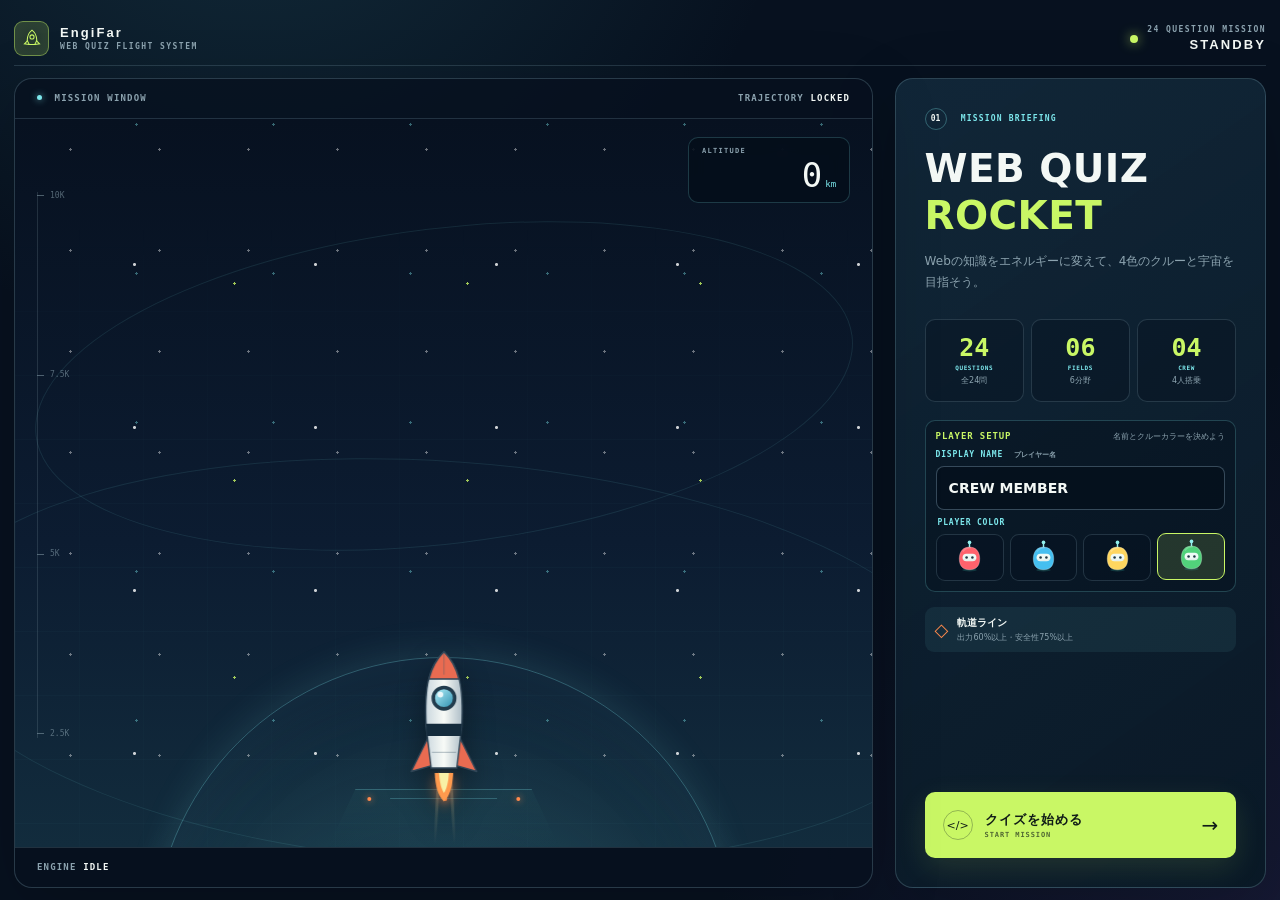
==== commit 128b493e: "順序の整理" ====
--- a/index.html
+++ b/index.html
@@ -75,16 +75,16 @@
           </div>
 
           <div class="boarding-crew" id="boarding-crew" aria-hidden="true">
-            <div class="crew-character crew-character--red">
+            <div class="crew-character crew-character--red" data-avatar="red">
               <span class="crew-body"><i class="crew-face"></i></span>
             </div>
-            <div class="crew-character crew-character--blue">
+            <div class="crew-character crew-character--blue" data-avatar="blue">
               <span class="crew-body"><i class="crew-face"></i></span>
             </div>
-            <div class="crew-character crew-character--yellow">
+            <div class="crew-character crew-character--yellow" data-avatar="yellow">
               <span class="crew-body"><i class="crew-face"></i></span>
             </div>
-            <div class="crew-character crew-character--green">
+            <div class="crew-character crew-character--green is-player" data-avatar="green">
               <span class="crew-body"><i class="crew-face"></i></span>
             </div>
           </div>
@@ -153,161 +153,19 @@
             <div><strong>04</strong><span>CREW</span><small>4人搭乗</small></div>
           </div>
 
-          <div class="score-guide">
-            <div>
-              <span class="guide-icon" aria-hidden="true">↟</span>
-              <span><strong>出力強度</strong><small>難易度を含む正答率</small></span>
-            </div>
-            <div>
-              <span class="guide-icon" aria-hidden="true">◎</span>
-              <span><strong>安全性</strong><small>6分野のバランス平均</small></span>
-            </div>
-          </div>
-
-          <div class="threshold-hint briefing-hint">
-            <span class="threshold-icon" aria-hidden="true">◇</span>
-            <span><strong>軌道ライン</strong><small>出力60%以上・安全性75%以上</small></span>
-          </div>
-
-          <button class="launch-button" id="start-button" type="button">
-            <span class="launch-button__icon" aria-hidden="true">&lt;/&gt;</span>
-            <span><strong>クイズを始める</strong><small>START MISSION</small></span>
-            <span class="launch-button__arrow" aria-hidden="true">→</span>
-          </button>
-        </section>
-
-        <section class="mode-panel quiz-panel" id="quiz-panel" hidden aria-live="polite">
-          <div class="quiz-progress-head">
-            <div>
-              <p class="eyebrow">KNOWLEDGE CHARGE</p>
-              <strong><span id="question-current">01</span><small> / 24</small></strong>
-            </div>
-            <span class="category-chip" id="question-category">フロントエンド</span>
-          </div>
-
-          <div class="quiz-progress"><i id="quiz-progress-bar"></i></div>
-
-          <div class="question-meta">
-            <span id="question-label">QUESTION 01</span>
-            <span class="difficulty-chip" id="difficulty-chip">STANDARD</span>
-          </div>
-          <pre class="question-code" id="question-text">問題を読み込んでいます...</pre>
-          <div class="quiz-answers" id="answers"></div>
-
-          <div class="feedback-slot">
-            <div class="quiz-feedback" id="feedback" hidden>
-              <strong id="feedback-title">正解！</strong>
-              <p id="feedback-text"></p>
-            </div>
-          </div>
-
-          <button class="quiz-next-button" id="next-button" type="button" disabled>
-            <span id="next-label">次の問題へ</span><b aria-hidden="true">→</b>
-          </button>
-        </section>
-
-        <section class="mode-panel ready-panel" id="ready-panel" hidden>
-          <div class="ready-heading">
-            <span class="ready-icon" aria-hidden="true">✓</span>
-            <p class="eyebrow">FLIGHT DATA READY</p>
-            <h2>データ完成！</h2>
-            <p>クイズで集めたエネルギーをロケットへ転送しました。</p>
-          </div>
-
-          <div class="computed-metrics">
-            <div>
-              <span>出力強度<small>WEIGHTED ACCURACY</small></span>
-              <strong><b id="ready-output">0</b>%</strong>
-            </div>
-            <div>
-              <span>安全性<small>FIELD BALANCE</small></span>
-              <strong><b id="ready-safety">0</b>%</strong>
-            </div>
-          </div>
-
-          <div class="balance-list" id="balance-list" aria-label="6分野の到達度"></div>
-
-          <div class="threshold-hint ready-hint" id="ready-hint">
-            <span class="threshold-icon" aria-hidden="true">◇</span>
-            <span><strong id="ready-message">フライトコースを計算しました</strong><small>難しい問題にはボーナス係数を反映</small></span>
-          </div>
-
-          <button class="launch-button" id="launch-button" type="button">
-            <span class="launch-button__icon" aria-hidden="true">▲</span>
-            <span><strong>ロケットを発射</strong><small>BOARD CREW &amp; LAUNCH</small></span>
-            <span class="launch-button__arrow" aria-hidden="true">→</span>
-          </button>
-        </section>
-
-        <section class="mode-panel flight-panel" id="flight-panel" hidden>
-          <div class="flight-copy">
-            <div class="radar" aria-hidden="true"><i></i><span></span></div>
-            <p class="eyebrow">LIVE TELEMETRY</p>
-            <h2 id="flight-title">垂直上昇中</h2>
-            <p id="flight-description">軌道到達コースを飛行中です。<br>フライトデータはロックされています。</p>
-          </div>
-          <div class="telemetry-card">
-            <span>現在の高度</span>
-            <strong><b id="panel-altitude">0</b><small> km</small></strong>
-            <div class="telemetry-progress"><i id="telemetry-progress"></i></div>
-          </div>
-        </section>
-
-        <section class="mode-panel result-panel" id="result-panel" hidden aria-live="polite">
-          <div class="result-heading">
-            <span class="result-icon" id="result-icon" aria-hidden="true">✓</span>
-            <p class="eyebrow" id="result-kicker">MISSION COMPLETE</p>
-            <h2 id="result-title">軌道到達！</h2>
-            <p id="result-message">Webの知識がロケットの推進力になりました。</p>
-          </div>
-
-          <dl class="result-metrics">
-            <div>
-              <dt>出力強度</dt>
-              <dd><b id="result-power">0</b><small>%</small></dd>
-            </div>
-            <div>
-              <dt>安全性</dt>
-              <dd><b id="result-stability">0</b><small>%</small></dd>
-            </div>
-            <div class="altitude-result">
-              <dt>到達高度</dt>
-              <dd><b id="result-altitude">0</b><small> km</small></dd>
-            </div>
-          </dl>
-
-          <div class="result-actions">
-            <button class="profile-button" id="profile-button" type="button">
-              <img src="./assets/crew-green.svg" alt="" aria-hidden="true">
-              <span>自己紹介カード</span>
-            </button>
-            <button class="retry-button" id="retry-button" type="button">
-              <span aria-hidden="true">↻</span> もう一度チャレンジ
-            </button>
-          </div>
-        </section>
-
-        <section class="mode-panel card-panel" id="card-panel" hidden aria-live="polite">
-          <header class="card-heading">
-            <p class="eyebrow">CREW PROFILE CARD</p>
-            <h2>自己紹介カードをつくろう</h2>
-            <p>表示名とクルーアイコンを選ぶと、フライトデータ入りのカードが完成します。</p>
-          </header>
-
-          <div class="profile-card-preview">
-            <canvas id="profile-card" width="1200" height="760" aria-label="自己紹介カードのプレビュー">
-              自己紹介カードのプレビュー
-            </canvas>
-          </div>
-
-          <div class="card-controls">
+          <div class="player-setup">
+            <div class="player-setup-heading">
+              <strong>PLAYER SETUP</strong>
+              <small>名前とクルーカラーを決めよう</small>
+            </div>
+
             <label class="profile-name-field" for="profile-name">
-              <span>DISPLAY NAME <small>カードに載せる名前</small></span>
+              <span>DISPLAY NAME <small>プレイヤー名</small></span>
               <input id="profile-name" type="text" maxlength="20" autocomplete="name" value="CREW MEMBER">
             </label>
 
             <fieldset class="avatar-field">
-              <legend>CREW ICON</legend>
+              <legend>PLAYER COLOR</legend>
               <div class="avatar-options">
                 <button class="avatar-option" type="button" data-avatar="red" aria-label="赤のクルー" aria-pressed="false">
                   <img src="./assets/crew-red.svg" alt="">
@@ -323,6 +181,147 @@
                 </button>
               </div>
             </fieldset>
+          </div>
+
+          <div class="threshold-hint briefing-hint">
+            <span class="threshold-icon" aria-hidden="true">◇</span>
+            <span><strong>軌道ライン</strong><small>出力60%以上・安全性75%以上</small></span>
+          </div>
+
+          <button class="launch-button" id="start-button" type="button">
+            <span class="launch-button__icon" aria-hidden="true">&lt;/&gt;</span>
+            <span><strong>クイズを始める</strong><small>START MISSION</small></span>
+            <span class="launch-button__arrow" aria-hidden="true">→</span>
+          </button>
+        </section>
+
+        <section class="mode-panel quiz-panel" id="quiz-panel" hidden aria-live="polite">
+          <div class="quiz-progress-head">
+            <div>
+              <p class="eyebrow">KNOWLEDGE CHARGE</p>
+              <strong><span id="question-current">01</span><small> / 24</small></strong>
+            </div>
+            <span class="category-chip" id="question-category">フロントエンド</span>
+          </div>
+
+          <div class="quiz-progress"><i id="quiz-progress-bar"></i></div>
+
+          <div class="question-meta">
+            <span id="question-label">QUESTION 01</span>
+            <span class="difficulty-chip" id="difficulty-chip">STANDARD</span>
+          </div>
+          <pre class="question-code" id="question-text">問題を読み込んでいます...</pre>
+          <div class="quiz-answers" id="answers"></div>
+
+          <div class="feedback-slot">
+            <div class="quiz-feedback" id="feedback" hidden>
+              <strong id="feedback-title">正解！</strong>
+              <p id="feedback-text"></p>
+            </div>
+          </div>
+
+          <button class="quiz-next-button" id="next-button" type="button" disabled>
+            <span id="next-label">次の問題へ</span><b aria-hidden="true">→</b>
+          </button>
+        </section>
+
+        <section class="mode-panel ready-panel" id="ready-panel" hidden>
+          <div class="ready-heading">
+            <span class="ready-icon" aria-hidden="true">▲</span>
+            <p class="eyebrow">READY FOR LAUNCH</p>
+            <h2>発射準備OK！</h2>
+            <p>回答データをロケットへ格納しました。</p>
+          </div>
+
+          <div class="ready-player">
+            <img id="ready-player-avatar" src="./assets/crew-green.svg" alt="選択した緑のクルー">
+            <span><small>PLAYER</small><strong id="ready-player-name">CREW MEMBER</strong></span>
+          </div>
+
+          <div class="flight-data-seal">
+            <span aria-hidden="true">◇</span>
+            <div><strong>フライトデータ格納完了</strong><small>採点値は飛行後のリザルトで表示します</small></div>
+          </div>
+
+          <button class="launch-button" id="launch-button" type="button">
+            <span class="launch-button__icon" aria-hidden="true">▲</span>
+            <span><strong>ロケットを発射</strong><small>BOARD CREW &amp; LAUNCH</small></span>
+            <span class="launch-button__arrow" aria-hidden="true">→</span>
+          </button>
+        </section>
+
+        <section class="mode-panel flight-panel" id="flight-panel" hidden>
+          <div class="flight-copy">
+            <div class="radar" aria-hidden="true"><i></i><span></span></div>
+            <p class="eyebrow">LIVE TELEMETRY</p>
+            <h2 id="flight-title">垂直上昇中</h2>
+            <p id="flight-description">軌道到達コースを飛行中です。<br>フライトデータはロックされています。</p>
+          </div>
+          <div class="telemetry-card">
+            <span>現在の高度</span>
+            <strong><b id="panel-altitude">0</b><small> km</small></strong>
+            <div class="telemetry-progress"><i id="telemetry-progress"></i></div>
+          </div>
+        </section>
+
+        <section class="mode-panel result-panel" id="result-panel" hidden aria-live="polite">
+          <div class="result-heading">
+            <span class="result-icon" id="result-icon" aria-hidden="true">✓</span>
+            <p class="eyebrow" id="result-kicker">MISSION COMPLETE</p>
+            <h2 id="result-title">軌道到達！</h2>
+            <p id="result-message">Webの知識がロケットの推進力になりました。</p>
+          </div>
+
+          <dl class="result-metrics">
+            <div>
+              <dt>出力強度</dt>
+              <dd><b id="result-power">0</b><small>%</small></dd>
+            </div>
+            <div>
+              <dt>安全性</dt>
+              <dd><b id="result-stability">0</b><small>%</small></dd>
+            </div>
+            <div class="altitude-result">
+              <dt>到達高度</dt>
+              <dd><b id="result-altitude">0</b><small> km</small></dd>
+            </div>
+          </dl>
+
+          <div class="result-actions">
+            <button class="profile-button" id="profile-button" type="button">
+              <img src="./assets/crew-green.svg" alt="" aria-hidden="true">
+              <span>自己紹介カード</span>
+            </button>
+            <button class="retry-button" id="retry-button" type="button">
+              <span aria-hidden="true">↻</span> もう一度チャレンジ
+            </button>
+          </div>
+        </section>
+
+        <section class="mode-panel card-panel" id="card-panel" hidden aria-live="polite">
+          <header class="card-heading">
+            <p class="eyebrow">CREW PROFILE CARD</p>
+            <h2>自己紹介カード完成！</h2>
+            <p>スタート時に選んだプレイヤー情報とフライトデータをまとめました。</p>
+          </header>
+
+          <div class="profile-card-preview">
+            <canvas id="profile-card" width="1200" height="760" aria-label="自己紹介カードのプレビュー">
+              自己紹介カードのプレビュー
+            </canvas>
+          </div>
+
+          <div class="card-controls">
+            <div class="card-identity">
+              <img id="card-crew-avatar" src="./assets/crew-green.svg" alt="緑のクルー">
+              <span>
+                <small>CREW PROFILE</small>
+                <strong id="card-crew-name">CREW MEMBER</strong>
+                <em id="card-crew-role">INTERFACE CREATOR</em>
+              </span>
+            </div>
+
+            <p class="card-save-copy">選んだクルーアイコンと今回のフライト記録を、PNGカードとして保存できます。</p>
 
             <div class="card-actions">
               <button class="save-card-button" id="save-card-button" type="button">
--- a/style.css
+++ b/style.css
@@ -2926,6 +2926,390 @@
   }
 }
 
+/* Player setup and result-only score reveal */
+.score-strip {
+  display: none;
+}
+
+.app-shell[data-phase="result"] .score-strip {
+  display: inline;
+}
+
+.crew-character.is-player {
+  filter: drop-shadow(0 0 7px rgba(201, 247, 101, .8));
+}
+
+.crew-character.is-player::before {
+  content: "YOU";
+  position: absolute;
+  z-index: 2;
+  left: 50%;
+  bottom: 108%;
+  padding: 3px 4px;
+  border-radius: 4px;
+  color: #102016;
+  background: var(--lime);
+  font: 800 5px/1 ui-monospace, "SFMono-Regular", Consolas, monospace;
+  letter-spacing: .08em;
+  transform: translateX(-50%);
+}
+
+.player-setup {
+  margin-top: clamp(11px, 2vh, 18px);
+  padding: 10px;
+  display: grid;
+  gap: 9px;
+  border: 1px solid rgba(125, 232, 237, .22);
+  border-radius: 10px;
+  background: rgba(5, 15, 27, .42);
+}
+
+.player-setup-heading {
+  display: flex;
+  align-items: baseline;
+  justify-content: space-between;
+  gap: 8px;
+  text-align: left;
+}
+
+.player-setup-heading strong {
+  color: var(--lime);
+  font: 700 9px/1 ui-monospace, "SFMono-Regular", Consolas, monospace;
+  letter-spacing: .1em;
+}
+
+.player-setup-heading small {
+  color: var(--muted);
+  font-size: 8px;
+}
+
+.player-setup .profile-name-field input {
+  height: 44px;
+}
+
+.player-setup .avatar-option {
+  min-height: 44px;
+}
+
+.player-setup .avatar-option img {
+  width: 35px;
+  height: 35px;
+}
+
+.ready-player {
+  margin-top: clamp(18px, 3.5vh, 30px);
+  padding: 10px 12px;
+  display: flex;
+  align-items: center;
+  gap: 13px;
+  border: 1px solid rgba(125, 232, 237, .22);
+  border-radius: 10px;
+  background: rgba(7, 17, 31, .42);
+  text-align: left;
+}
+
+.ready-player img {
+  width: clamp(48px, 8vh, 64px);
+  height: clamp(48px, 8vh, 64px);
+  object-fit: contain;
+}
+
+.ready-player > span {
+  min-width: 0;
+  display: grid;
+  gap: 5px;
+}
+
+.ready-player small {
+  color: var(--cyan);
+  font: 700 7px/1 ui-monospace, "SFMono-Regular", Consolas, monospace;
+  letter-spacing: .12em;
+}
+
+.ready-player strong {
+  overflow: hidden;
+  font-size: clamp(14px, 2vw, 19px);
+  text-overflow: ellipsis;
+  white-space: nowrap;
+}
+
+.flight-data-seal {
+  margin-top: clamp(10px, 2vh, 17px);
+  padding: 11px 12px;
+  display: flex;
+  align-items: center;
+  gap: 10px;
+  border-radius: 9px;
+  color: var(--lime);
+  background: var(--lime-soft);
+  text-align: left;
+}
+
+.flight-data-seal > span {
+  flex: none;
+  font-size: 20px;
+}
+
+.flight-data-seal > div {
+  display: grid;
+  gap: 3px;
+}
+
+.flight-data-seal strong {
+  font-size: 10px;
+}
+
+.flight-data-seal small {
+  color: var(--muted);
+  font-size: 8px;
+}
+
+.card-identity {
+  padding: 13px;
+  display: flex;
+  align-items: center;
+  gap: 13px;
+  border: 1px solid rgba(125, 232, 237, .22);
+  border-radius: 11px;
+  background: rgba(5, 15, 27, .5);
+  text-align: left;
+}
+
+.card-identity > img {
+  width: 68px;
+  height: 68px;
+  flex: none;
+  object-fit: contain;
+}
+
+.card-identity > span {
+  min-width: 0;
+  display: grid;
+  gap: 5px;
+}
+
+.card-identity small {
+  color: var(--cyan);
+  font: 700 7px/1 ui-monospace, "SFMono-Regular", Consolas, monospace;
+  letter-spacing: .11em;
+}
+
+.card-identity strong {
+  overflow: hidden;
+  font-size: 17px;
+  text-overflow: ellipsis;
+  white-space: nowrap;
+}
+
+.card-identity em {
+  color: var(--lime);
+  font: 700 8px/1.3 ui-monospace, "SFMono-Regular", Consolas, monospace;
+  font-style: normal;
+}
+
+.card-save-copy {
+  margin: 0;
+  color: var(--muted);
+  font-size: 9px;
+  line-height: 1.65;
+  text-align: left;
+}
+
+@media (max-width: 760px) {
+  .app-shell[data-phase="briefing"] .cockpit {
+    grid-template-rows: minmax(0, 1fr) clamp(355px, 66vh, 385px);
+  }
+
+  .briefing-panel {
+    padding: 9px 12px;
+  }
+
+  .briefing-panel .mission-facts {
+    margin-top: 6px;
+  }
+
+  .briefing-panel .mission-facts > div {
+    padding-top: 5px;
+    padding-bottom: 5px;
+  }
+
+  .player-setup {
+    margin-top: 6px;
+    padding: 7px 8px;
+    gap: 6px;
+  }
+
+  .player-setup-heading small {
+    font-size: 7px;
+  }
+
+  .player-setup .profile-name-field {
+    gap: 3px;
+  }
+
+  .player-setup .profile-name-field input {
+    height: 44px;
+  }
+
+  .player-setup .avatar-field legend {
+    margin-bottom: 3px;
+  }
+
+  .player-setup .avatar-option {
+    min-height: 44px;
+  }
+
+  .player-setup .avatar-option img {
+    width: 33px;
+    height: 33px;
+  }
+
+  .briefing-hint {
+    min-height: 29px;
+    margin-top: 5px;
+    margin-bottom: 5px;
+    padding-top: 4px;
+    padding-bottom: 4px;
+  }
+
+  .ready-panel {
+    display: flex;
+    flex-direction: column;
+    align-items: stretch;
+    gap: 0;
+  }
+
+  .ready-player {
+    margin-top: 10px;
+    padding: 7px 9px;
+  }
+
+  .ready-player img {
+    width: 48px;
+    height: 48px;
+  }
+
+  .flight-data-seal {
+    margin-top: 8px;
+    padding: 8px 9px;
+  }
+
+  .card-identity {
+    padding: 7px 9px;
+  }
+
+  .card-identity > img {
+    width: 48px;
+    height: 48px;
+  }
+
+  .card-identity strong {
+    font-size: 14px;
+  }
+}
+
+@media (max-height: 535px) {
+  .app-shell[data-phase="briefing"] .flight-deck {
+    display: none;
+  }
+
+  .app-shell[data-phase="briefing"] .cockpit {
+    grid-template-columns: minmax(0, 1fr);
+    grid-template-rows: minmax(0, 1fr);
+    gap: 0;
+  }
+
+  .app-shell[data-phase="briefing"] .mission-panel {
+    width: min(100%, 920px);
+    height: 100%;
+    margin-inline: auto;
+  }
+}
+
+@media (max-height: 535px) and (min-width: 480px) {
+  .briefing-panel {
+    padding: 8px 12px;
+    display: grid;
+    grid-template-columns: minmax(0, .8fr) minmax(300px, 1.2fr);
+    grid-template-rows: auto minmax(0, 1fr) 44px;
+    gap: 6px 14px;
+  }
+
+  .briefing-panel .panel-heading {
+    grid-column: 1;
+    grid-row: 1;
+  }
+
+  .briefing-panel .panel-heading h1 {
+    margin-top: 4px;
+    font-size: 20px;
+  }
+
+  .briefing-panel .mission-facts {
+    grid-column: 1;
+    grid-row: 2;
+    align-self: start;
+  }
+
+  .briefing-panel .player-setup {
+    grid-column: 2;
+    grid-row: 1 / 3;
+    align-self: center;
+    margin-top: 0;
+  }
+
+  .briefing-panel .briefing-hint {
+    grid-column: 1;
+    grid-row: 3;
+    margin: 0;
+  }
+
+  .briefing-panel .launch-button {
+    grid-column: 2;
+    grid-row: 3;
+    min-height: 44px;
+    margin-top: 0;
+  }
+}
+
+@media (max-height: 360px) and (min-width: 480px) {
+  .briefing-panel {
+    grid-template-columns: minmax(135px, .65fr) minmax(270px, 1.35fr);
+    grid-template-rows: minmax(0, 1fr) 44px;
+  }
+
+  .briefing-panel .panel-heading {
+    grid-column: 1;
+    grid-row: 1 / -1;
+    align-self: center;
+  }
+
+  .briefing-panel .mission-facts,
+  .briefing-panel .briefing-hint {
+    display: none;
+  }
+
+  .briefing-panel .player-setup {
+    grid-column: 2;
+    grid-row: 1;
+  }
+
+  .briefing-panel .launch-button {
+    grid-column: 2;
+    grid-row: 2;
+  }
+
+  .app-shell[data-phase="ready"] .flight-deck {
+    display: none;
+  }
+
+  .app-shell[data-phase="ready"] .cockpit {
+    grid-template-columns: minmax(0, 1fr);
+    grid-template-rows: minmax(0, 1fr);
+    gap: 0;
+  }
+}
+
 /* Dedicated quiz and crew-card screens */
 .app-shell[data-phase="quiz"] {
   grid-template-rows: minmax(0, 1fr);
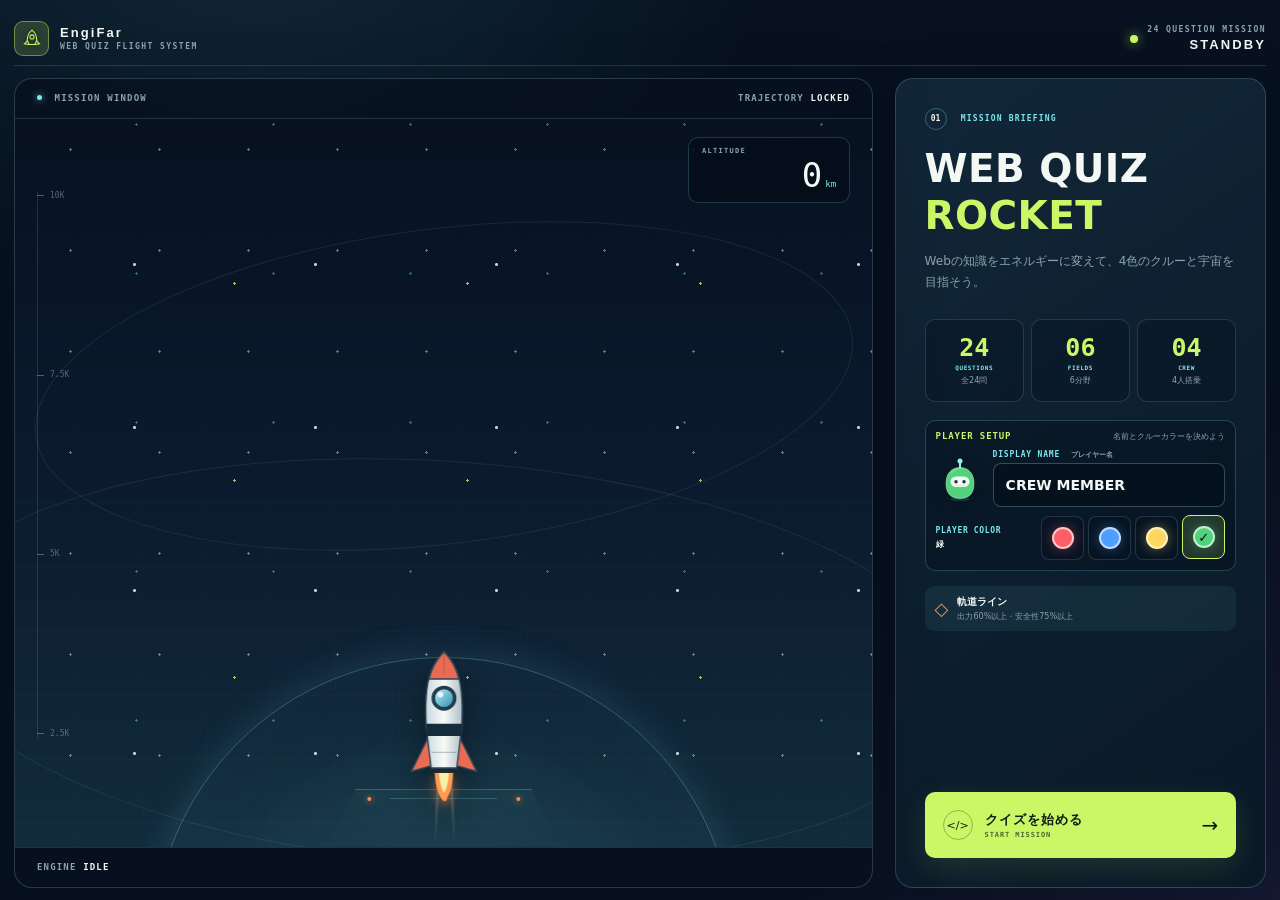
==== commit 5a43df95: "UIの修正" ====
--- a/index.html
+++ b/index.html
@@ -159,28 +159,23 @@
               <small>名前とクルーカラーを決めよう</small>
             </div>
 
-            <label class="profile-name-field" for="profile-name">
-              <span>DISPLAY NAME <small>プレイヤー名</small></span>
-              <input id="profile-name" type="text" maxlength="20" autocomplete="name" value="CREW MEMBER">
-            </label>
-
-            <fieldset class="avatar-field">
-              <legend>PLAYER COLOR</legend>
+            <div class="player-identity-row">
+              <img class="player-avatar-preview" id="player-avatar-preview" src="./assets/crew-green.svg" alt="選択中の緑のクルー">
+              <label class="profile-name-field" for="profile-name">
+                <span>DISPLAY NAME <small>プレイヤー名</small></span>
+                <input id="profile-name" type="text" maxlength="20" autocomplete="name" enterkeyhint="go" value="CREW MEMBER">
+              </label>
+            </div>
+
+            <div class="color-picker" role="group" aria-labelledby="player-color-label">
+              <span class="color-picker-label" id="player-color-label">PLAYER COLOR <small id="selected-color-label">緑</small></span>
               <div class="avatar-options">
-                <button class="avatar-option" type="button" data-avatar="red" aria-label="赤のクルー" aria-pressed="false">
-                  <img src="./assets/crew-red.svg" alt="">
-                </button>
-                <button class="avatar-option" type="button" data-avatar="blue" aria-label="青のクルー" aria-pressed="false">
-                  <img src="./assets/crew-blue.svg" alt="">
-                </button>
-                <button class="avatar-option" type="button" data-avatar="yellow" aria-label="黄のクルー" aria-pressed="false">
-                  <img src="./assets/crew-yellow.svg" alt="">
-                </button>
-                <button class="avatar-option is-selected" type="button" data-avatar="green" aria-label="緑のクルー" aria-pressed="true">
-                  <img src="./assets/crew-green.svg" alt="">
-                </button>
+                <button class="avatar-option avatar-option--red" type="button" data-avatar="red" aria-label="赤のクルーを選ぶ" aria-pressed="false"><span aria-hidden="true"></span></button>
+                <button class="avatar-option avatar-option--blue" type="button" data-avatar="blue" aria-label="青のクルーを選ぶ" aria-pressed="false"><span aria-hidden="true"></span></button>
+                <button class="avatar-option avatar-option--yellow" type="button" data-avatar="yellow" aria-label="黄のクルーを選ぶ" aria-pressed="false"><span aria-hidden="true"></span></button>
+                <button class="avatar-option avatar-option--green is-selected" type="button" data-avatar="green" aria-label="緑のクルーを選ぶ" aria-pressed="true"><span aria-hidden="true"></span></button>
               </div>
-            </fieldset>
+            </div>
           </div>
 
           <div class="threshold-hint briefing-hint">
--- a/style.css
+++ b/style.css
@@ -2926,6 +2926,178 @@
   }
 }
 
+/* Compact player picker and reliable start controls */
+.player-identity-row {
+  min-width: 0;
+  display: grid;
+  grid-template-columns: 48px minmax(0, 1fr);
+  align-items: center;
+  gap: 9px;
+}
+
+.player-avatar-preview {
+  width: 48px;
+  height: 48px;
+  object-fit: contain;
+  filter: drop-shadow(0 5px 9px rgba(0, 0, 0, .22));
+}
+
+.player-identity-row .profile-name-field {
+  min-width: 0;
+  gap: 4px;
+}
+
+.player-identity-row .profile-name-field input {
+  height: 40px;
+}
+
+.color-picker {
+  min-width: 0;
+  display: grid;
+  grid-template-columns: minmax(0, 1fr) minmax(158px, 184px);
+  align-items: center;
+  gap: 8px;
+}
+
+.color-picker-label {
+  min-width: 0;
+  color: var(--cyan);
+  font: 700 8px/1.25 ui-monospace, "SFMono-Regular", Consolas, monospace;
+  letter-spacing: .08em;
+}
+
+.color-picker-label small {
+  display: block;
+  margin-top: 4px;
+  color: var(--text);
+  font-size: 8px;
+  letter-spacing: 0;
+}
+
+.player-setup .avatar-options {
+  width: 100%;
+  display: grid;
+  grid-template-columns: repeat(4, minmax(0, 1fr));
+  gap: 4px;
+}
+
+.player-setup .avatar-option {
+  --swatch: #51d27b;
+  position: relative;
+  width: 100%;
+  min-height: 44px;
+  height: 44px;
+  padding: 0;
+  display: grid;
+  place-items: center;
+  border-radius: 8px;
+  touch-action: manipulation;
+}
+
+.player-setup .avatar-option > span {
+  width: 22px;
+  height: 22px;
+  display: block;
+  border: 2px solid rgba(255, 255, 255, .64);
+  border-radius: 50%;
+  background: var(--swatch);
+  box-shadow: 0 0 12px color-mix(in srgb, var(--swatch) 42%, transparent);
+}
+
+.player-setup .avatar-option--red {
+  --swatch: #ff5e66;
+}
+
+.player-setup .avatar-option--blue {
+  --swatch: #4f9dff;
+}
+
+.player-setup .avatar-option--yellow {
+  --swatch: #ffd75e;
+}
+
+.player-setup .avatar-option--green {
+  --swatch: #51d27b;
+}
+
+.player-setup .avatar-option.is-selected::after {
+  content: "✓";
+  position: absolute;
+  inset: 0;
+  display: grid;
+  place-items: center;
+  color: #07111f;
+  font-size: 13px;
+  font-weight: 900;
+}
+
+.briefing-panel > #start-button {
+  position: relative;
+  z-index: 5;
+  flex: 0 0 auto;
+  pointer-events: auto;
+  touch-action: manipulation;
+}
+
+@media (max-width: 760px) {
+  .player-setup {
+    gap: 5px;
+  }
+
+  .player-setup-heading small {
+    display: none;
+  }
+
+  .player-identity-row {
+    grid-template-columns: 44px minmax(0, 1fr);
+    gap: 7px;
+  }
+
+  .player-avatar-preview {
+    width: 44px;
+    height: 44px;
+  }
+
+  .player-identity-row .profile-name-field input {
+    height: 40px;
+  }
+
+  .briefing-panel.is-name-editing .panel-description,
+  .briefing-panel.is-name-editing .mission-facts,
+  .briefing-panel.is-name-editing .briefing-hint {
+    display: none;
+  }
+
+  .briefing-panel.is-name-editing {
+    justify-content: center;
+  }
+}
+
+@media (max-width: 340px) {
+  .color-picker {
+    grid-template-columns: 52px minmax(0, 1fr);
+    gap: 5px;
+  }
+
+  .color-picker-label {
+    font-size: 7px;
+    letter-spacing: .03em;
+  }
+}
+
+@media (max-width: 479px) and (max-height: 420px) {
+  .app-shell[data-phase="briefing"] .flight-deck,
+  .briefing-panel .panel-heading,
+  .briefing-panel .mission-facts,
+  .briefing-panel .briefing-hint {
+    display: none;
+  }
+
+  .briefing-panel {
+    justify-content: center;
+  }
+}
+
 /* Player setup and result-only score reveal */
 .score-strip {
   display: none;
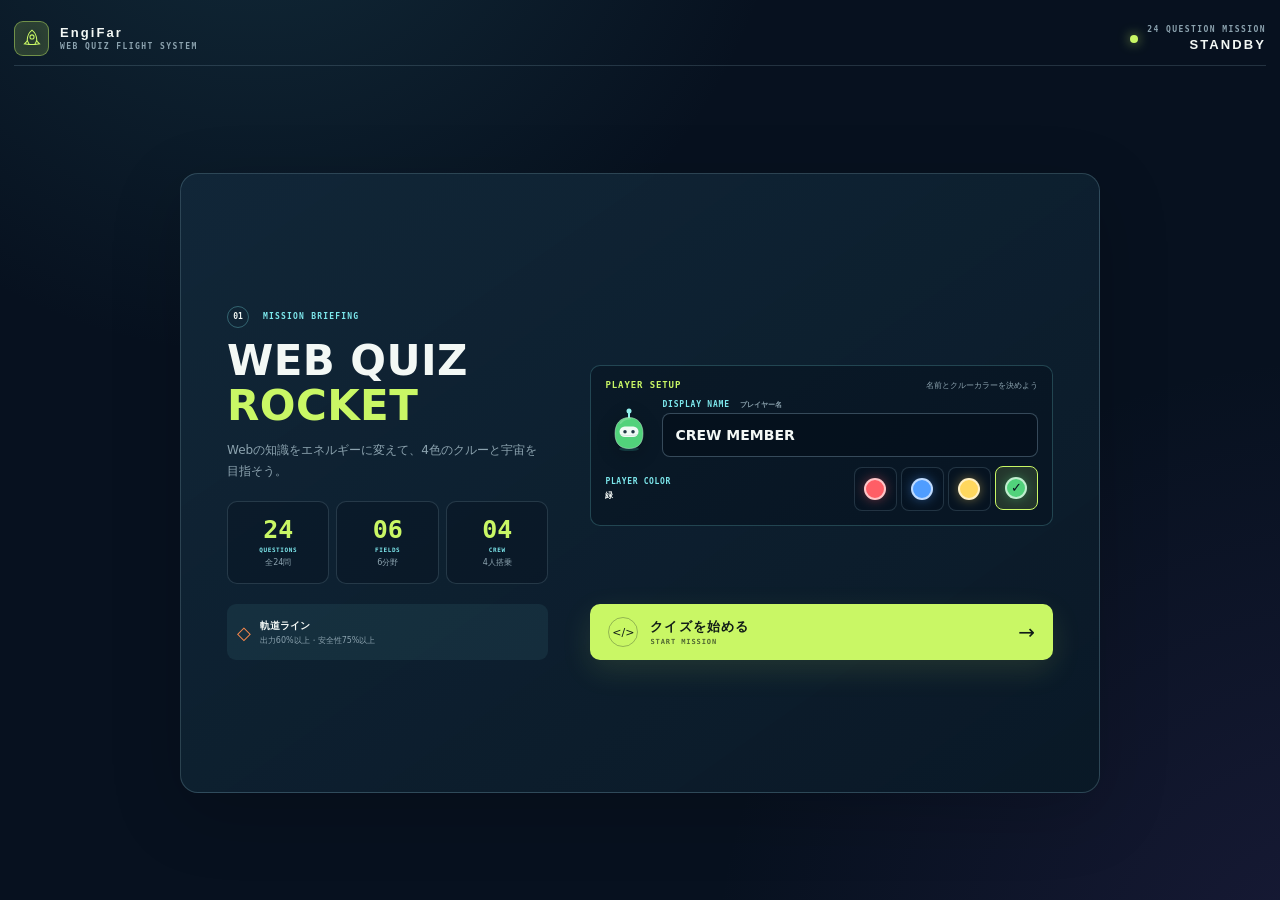
==== commit d6a57ebd: "パスの修正" ====
--- a/index.html
+++ b/index.html
@@ -5,8 +5,8 @@
   <meta name="viewport" content="width=device-width, initial-scale=1, viewport-fit=cover">
   <meta name="theme-color" content="#07111f">
   <title>EngiFar</title>
-  <link rel="stylesheet" href="./style.css">
-  <script src="./script.js" defer></script>
+  <link rel="stylesheet" href="./style.css?v=20260822-0125">
+  <script src="./script.js?v=20260822-0125" defer></script>
 </head>
 <body>
   <div class="app-shell" id="app" data-state="idle" data-phase="briefing">
--- a/style.css
+++ b/style.css
@@ -3889,3 +3889,179 @@
     min-height: 44px;
   }
 }
+
+/* Focused mission start screen */
+.app-shell[data-phase="briefing"] .flight-deck {
+  display: none;
+}
+
+.app-shell[data-phase="briefing"] .cockpit {
+  grid-template-columns: minmax(0, 1fr);
+  grid-template-rows: minmax(0, 1fr);
+  place-items: center;
+  gap: 0;
+}
+
+.app-shell[data-phase="briefing"] .mission-panel {
+  width: min(100%, 920px);
+  height: min(100%, 620px);
+  margin: auto;
+}
+
+.app-shell[data-phase="briefing"] .briefing-panel {
+  padding: clamp(20px, 4vh, 38px) clamp(20px, 4vw, 46px);
+  display: grid;
+  grid-template-columns: minmax(220px, .82fr) minmax(300px, 1.18fr);
+  grid-template-rows: auto auto auto;
+  grid-template-areas:
+    "heading setup"
+    "facts setup"
+    "hint start";
+  align-content: center;
+  gap: clamp(12px, 2.4vh, 20px) clamp(24px, 4vw, 42px);
+}
+
+.app-shell[data-phase="briefing"] .panel-heading {
+  grid-area: heading;
+  align-self: end;
+}
+
+.app-shell[data-phase="briefing"] .panel-heading h1 {
+  margin-top: 10px;
+  font-size: clamp(28px, 4vw, 42px);
+  line-height: 1.08;
+}
+
+.app-shell[data-phase="briefing"] .mission-facts {
+  grid-area: facts;
+  margin-top: 0;
+}
+
+.app-shell[data-phase="briefing"] .player-setup {
+  grid-area: setup;
+  align-self: center;
+  margin-top: 0;
+  padding: 14px;
+  gap: 10px;
+}
+
+.app-shell[data-phase="briefing"] .briefing-hint {
+  grid-area: hint;
+  align-self: stretch;
+  margin: 0;
+}
+
+.app-shell[data-phase="briefing"] #start-button {
+  grid-area: start;
+  align-self: stretch;
+  min-height: 56px;
+  margin: 0;
+}
+
+@media (max-width: 760px) {
+  .app-shell[data-phase="briefing"] .mission-panel {
+    height: min(100%, 650px);
+  }
+
+  .app-shell[data-phase="briefing"] .briefing-panel {
+    width: 100%;
+    padding: clamp(12px, 2.8vh, 22px) clamp(12px, 4vw, 22px);
+    grid-template-columns: minmax(0, 1fr);
+    grid-template-rows: auto auto auto auto 48px;
+    grid-template-areas:
+      "heading"
+      "facts"
+      "setup"
+      "hint"
+      "start";
+    align-content: center;
+    gap: clamp(6px, 1.45vh, 11px);
+  }
+
+  .app-shell[data-phase="briefing"] .panel-heading h1 {
+    margin-top: 5px;
+    font-size: clamp(22px, 7.2vw, 29px);
+  }
+
+  .app-shell[data-phase="briefing"] .mission-facts {
+    margin-top: 0;
+  }
+
+  .app-shell[data-phase="briefing"] .player-setup {
+    margin-top: 0;
+    padding: 8px 10px;
+    gap: 6px;
+  }
+
+  .app-shell[data-phase="briefing"] .briefing-hint {
+    margin: 0;
+  }
+
+  .app-shell[data-phase="briefing"] #start-button {
+    min-height: 48px;
+    margin: 0;
+  }
+
+  .app-shell[data-phase="briefing"] .briefing-panel.is-name-editing {
+    grid-template-rows: auto auto 48px;
+    grid-template-areas:
+      "heading"
+      "setup"
+      "start";
+  }
+}
+
+@media (max-height: 535px) and (min-width: 480px) {
+  .app-shell[data-phase="briefing"] .mission-panel {
+    width: min(100%, 920px);
+    height: 100%;
+  }
+
+  .app-shell[data-phase="briefing"] .briefing-panel {
+    padding: 8px 12px;
+    grid-template-columns: minmax(130px, .72fr) minmax(270px, 1.28fr);
+    grid-template-rows: minmax(0, 1fr) 44px;
+    grid-template-areas:
+      "heading setup"
+      "hint start";
+    align-content: stretch;
+    gap: 8px 14px;
+  }
+
+  .app-shell[data-phase="briefing"] .panel-heading,
+  .app-shell[data-phase="briefing"] .player-setup {
+    align-self: center;
+  }
+
+  .app-shell[data-phase="briefing"] .panel-heading h1 {
+    margin-top: 4px;
+    font-size: clamp(19px, 4.2vw, 25px);
+  }
+
+  .app-shell[data-phase="briefing"] .mission-facts {
+    display: none;
+  }
+
+  .app-shell[data-phase="briefing"] #start-button {
+    min-height: 44px;
+  }
+}
+
+@media (max-width: 479px) and (max-height: 420px) {
+  .app-shell[data-phase="briefing"] .briefing-panel,
+  .app-shell[data-phase="briefing"] .briefing-panel.is-name-editing {
+    grid-template-columns: minmax(0, 1fr);
+    grid-template-rows: minmax(0, 1fr) 44px;
+    grid-template-areas:
+      "setup"
+      "start";
+    align-content: stretch;
+    gap: 8px;
+  }
+
+  .app-shell[data-phase="briefing"] .panel-heading,
+  .app-shell[data-phase="briefing"] .mission-facts,
+  .app-shell[data-phase="briefing"] .briefing-hint {
+    display: none;
+  }
+}
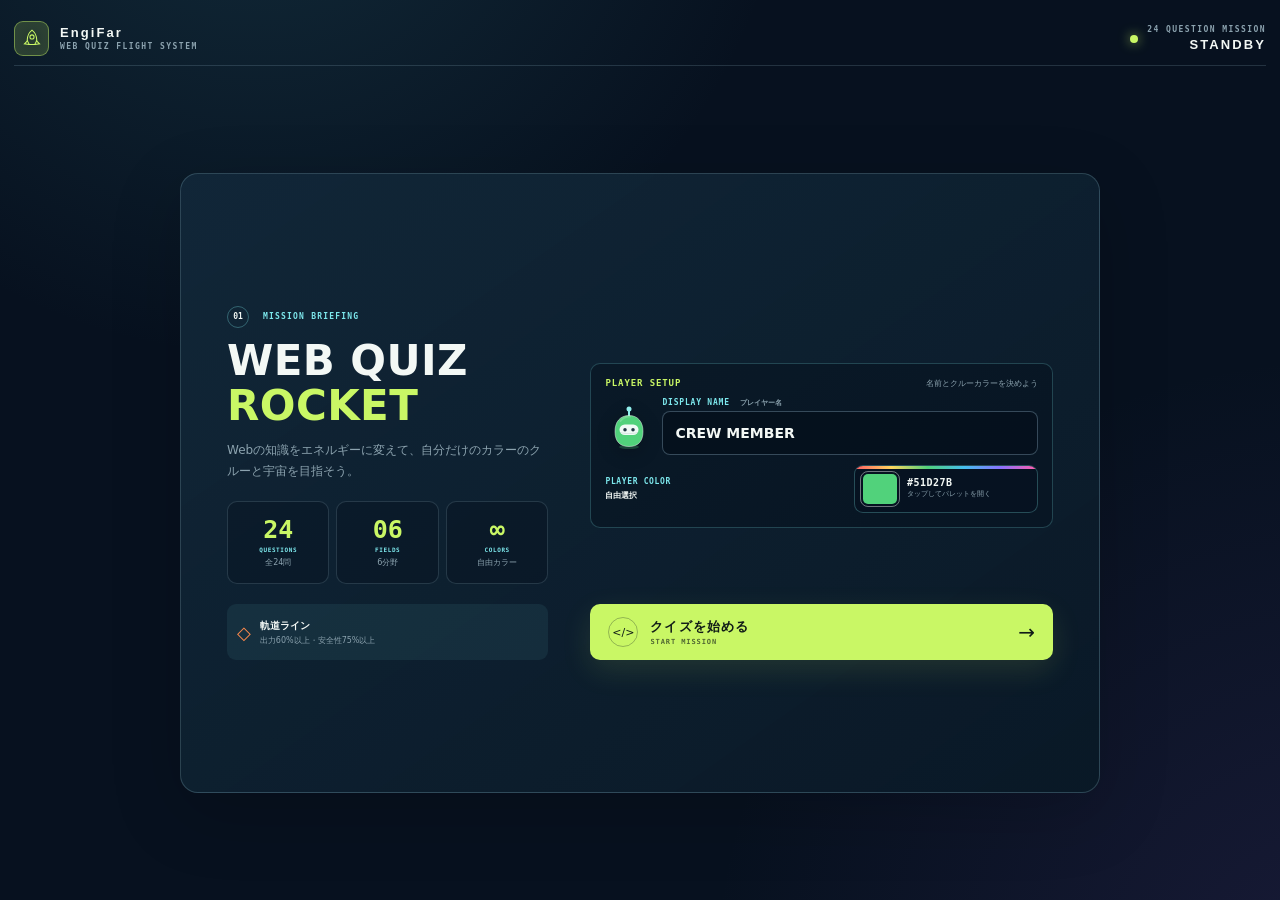
==== commit c9c2fe69: "クルーの色を自由に変えられるように改良" ====
--- a/index.html
+++ b/index.html
@@ -5,8 +5,8 @@
   <meta name="viewport" content="width=device-width, initial-scale=1, viewport-fit=cover">
   <meta name="theme-color" content="#07111f">
   <title>EngiFar</title>
-  <link rel="stylesheet" href="./style.css?v=20260822-0125">
-  <script src="./script.js?v=20260822-0125" defer></script>
+  <link rel="stylesheet" href="./style.css?v=20260824-free-color">
+  <script src="./script.js?v=20260824-free-color" defer></script>
 </head>
 <body>
   <div class="app-shell" id="app" data-state="idle" data-phase="briefing">
@@ -84,7 +84,7 @@
             <div class="crew-character crew-character--yellow" data-avatar="yellow">
               <span class="crew-body"><i class="crew-face"></i></span>
             </div>
-            <div class="crew-character crew-character--green is-player" data-avatar="green">
+            <div class="crew-character crew-character--player is-player" data-player-slot>
               <span class="crew-body"><i class="crew-face"></i></span>
             </div>
           </div>
@@ -144,13 +144,13 @@
           <div class="panel-heading">
             <p class="eyebrow"><span>01</span> MISSION BRIEFING</p>
             <h1>WEB QUIZ <br><em>ROCKET</em></h1>
-            <p class="panel-description">Webの知識をエネルギーに変えて、4色のクルーと宇宙を目指そう。</p>
+            <p class="panel-description">Webの知識をエネルギーに変えて、自分だけのカラーのクルーと宇宙を目指そう。</p>
           </div>
 
           <div class="mission-facts" aria-label="ミッション内容">
             <div><strong>24</strong><span>QUESTIONS</span><small>全24問</small></div>
             <div><strong>06</strong><span>FIELDS</span><small>6分野</small></div>
-            <div><strong>04</strong><span>CREW</span><small>4人搭乗</small></div>
+            <div><strong>∞</strong><span>COLORS</span><small>自由カラー</small></div>
           </div>
 
           <div class="player-setup">
@@ -160,7 +160,7 @@
             </div>
 
             <div class="player-identity-row">
-              <img class="player-avatar-preview" id="player-avatar-preview" src="./assets/crew-green.svg" alt="選択中の緑のクルー">
+              <img class="player-avatar-preview" id="player-avatar-preview" src="./assets/crew-green.svg" alt="選択中のカラーのクルー">
               <label class="profile-name-field" for="profile-name">
                 <span>DISPLAY NAME <small>プレイヤー名</small></span>
                 <input id="profile-name" type="text" maxlength="20" autocomplete="name" enterkeyhint="go" value="CREW MEMBER">
@@ -168,13 +168,14 @@
             </div>
 
             <div class="color-picker" role="group" aria-labelledby="player-color-label">
-              <span class="color-picker-label" id="player-color-label">PLAYER COLOR <small id="selected-color-label">緑</small></span>
-              <div class="avatar-options">
-                <button class="avatar-option avatar-option--red" type="button" data-avatar="red" aria-label="赤のクルーを選ぶ" aria-pressed="false"><span aria-hidden="true"></span></button>
-                <button class="avatar-option avatar-option--blue" type="button" data-avatar="blue" aria-label="青のクルーを選ぶ" aria-pressed="false"><span aria-hidden="true"></span></button>
-                <button class="avatar-option avatar-option--yellow" type="button" data-avatar="yellow" aria-label="黄のクルーを選ぶ" aria-pressed="false"><span aria-hidden="true"></span></button>
-                <button class="avatar-option avatar-option--green is-selected" type="button" data-avatar="green" aria-label="緑のクルーを選ぶ" aria-pressed="true"><span aria-hidden="true"></span></button>
-              </div>
+              <span class="color-picker-label" id="player-color-label">PLAYER COLOR <small>自由選択</small></span>
+              <label class="free-color-picker" for="player-color">
+                <input class="player-color-input" id="player-color" type="color" value="#51d27b" aria-label="プレイヤーカラーを自由に選ぶ">
+                <span class="free-color-picker__copy">
+                  <output class="selected-color-code" id="selected-color-code" for="player-color">#51D27B</output>
+                  <small>タップしてパレットを開く</small>
+                </span>
+              </label>
             </div>
           </div>
 
@@ -203,8 +204,15 @@
 
           <div class="question-meta">
             <span id="question-label">QUESTION 01</span>
-            <span class="difficulty-chip" id="difficulty-chip">STANDARD</span>
-          </div>
+            <div class="question-meta-tools">
+              <span class="difficulty-chip" id="difficulty-chip">STANDARD</span>
+              <span class="quiz-timer" id="quiz-timer" data-mode="answer" role="timer" aria-live="polite">
+                <span id="quiz-timer-label">回答</span>
+                <strong id="quiz-timer-value">10</strong><small>秒</small>
+              </span>
+            </div>
+          </div>
+          <p class="question-instruction" id="question-instruction">日本語の説明を読み、空欄に入る答えを選んでください。</p>
           <pre class="question-code" id="question-text">問題を読み込んでいます...</pre>
           <div class="quiz-answers" id="answers"></div>
 
@@ -215,8 +223,8 @@
             </div>
           </div>
 
-          <button class="quiz-next-button" id="next-button" type="button" disabled>
-            <span id="next-label">次の問題へ</span><b aria-hidden="true">→</b>
+          <button class="quiz-next-button is-countdown" id="next-button" type="button" disabled aria-live="polite">
+            <span id="next-label">10秒間は回答を変更できます</span><b aria-hidden="true">●</b>
           </button>
         </section>
 
@@ -229,7 +237,7 @@
           </div>
 
           <div class="ready-player">
-            <img id="ready-player-avatar" src="./assets/crew-green.svg" alt="選択した緑のクルー">
+            <img id="ready-player-avatar" src="./assets/crew-green.svg" alt="選択したカラーのクルー">
             <span><small>PLAYER</small><strong id="ready-player-name">CREW MEMBER</strong></span>
           </div>
 
@@ -308,7 +316,7 @@
 
           <div class="card-controls">
             <div class="card-identity">
-              <img id="card-crew-avatar" src="./assets/crew-green.svg" alt="緑のクルー">
+              <img id="card-crew-avatar" src="./assets/crew-green.svg" alt="選択したカラーのクルー">
               <span>
                 <small>CREW PROFILE</small>
                 <strong id="card-crew-name">CREW MEMBER</strong>
--- a/style.css
+++ b/style.css
@@ -424,7 +424,7 @@
 .crew-character--red { --crew-color: #ff626c; }
 .crew-character--blue { --crew-color: #45bff0; }
 .crew-character--yellow { --crew-color: #ffd65f; }
-.crew-character--green { --crew-color: #51d27b; }
+.crew-character--player { --crew-color: var(--player-color, #51d27b); }
 
 .crew-character::after {
   content: "";
@@ -2875,6 +2875,31 @@
   }
 }
 
+/* Japanese question guidance */
+.question-instruction {
+  min-height: 42px;
+  margin: 0;
+  padding: 8px 10px;
+  display: flex;
+  align-items: center;
+  border: 1px solid rgba(125, 232, 237, .18);
+  border-radius: 8px;
+  color: #d8e8ea;
+  background: rgba(125, 232, 237, .055);
+  font-size: clamp(9px, 1vw, 11px);
+  font-weight: 700;
+  line-height: 1.55;
+}
+
+@media (max-width: 760px) {
+  .question-instruction {
+    min-height: 38px;
+    padding: 6px 8px;
+    font-size: 9px;
+    line-height: 1.45;
+  }
+}
+
 @media (max-height: 535px) and (min-width: 480px) {
   .quiz-panel {
     display: grid;
@@ -2954,7 +2979,7 @@
 .color-picker {
   min-width: 0;
   display: grid;
-  grid-template-columns: minmax(0, 1fr) minmax(158px, 184px);
+  grid-template-columns: minmax(72px, 1fr) minmax(142px, 184px);
   align-items: center;
   gap: 8px;
 }
@@ -2974,61 +2999,92 @@
   letter-spacing: 0;
 }
 
-.player-setup .avatar-options {
+.free-color-picker {
+  position: relative;
+  isolation: isolate;
+  min-width: 0;
   width: 100%;
+  min-height: 46px;
+  padding: 5px 7px 5px 5px;
   display: grid;
-  grid-template-columns: repeat(4, minmax(0, 1fr));
-  gap: 4px;
-}
-
-.player-setup .avatar-option {
-  --swatch: #51d27b;
-  position: relative;
-  width: 100%;
-  min-height: 44px;
-  height: 44px;
+  grid-template-columns: 40px minmax(0, 1fr);
+  align-items: center;
+  gap: 7px;
+  overflow: hidden;
+  border: 1px solid rgba(125, 232, 237, .27);
+  border-radius: 9px;
+  background: rgba(7, 17, 31, .55);
+  cursor: pointer;
+  touch-action: manipulation;
+  transition: border-color .16s ease, background .16s ease, box-shadow .16s ease;
+}
+
+.free-color-picker::before {
+  content: "";
+  position: absolute;
+  z-index: -1;
+  top: 0;
+  right: 0;
+  left: 0;
+  height: 3px;
+  background: linear-gradient(90deg, #ff5e66, #ffd75e, #51d27b, #45bff0, #8a72ff, #ff5eaa);
+}
+
+.free-color-picker:hover,
+.free-color-picker:focus-within {
+  border-color: var(--cyan);
+  background: rgba(125, 232, 237, .08);
+  box-shadow: 0 0 16px rgba(125, 232, 237, .08);
+}
+
+.player-color-input {
+  width: 40px;
+  height: 36px;
+  padding: 2px;
+  border: 1px solid rgba(255, 255, 255, .42);
+  border-radius: 8px;
+  outline: 0;
+  background: transparent;
+  cursor: pointer;
+}
+
+.player-color-input::-webkit-color-swatch-wrapper {
   padding: 0;
+}
+
+.player-color-input::-webkit-color-swatch {
+  border: 0;
+  border-radius: 5px;
+}
+
+.player-color-input::-moz-color-swatch {
+  border: 0;
+  border-radius: 5px;
+}
+
+.free-color-picker__copy {
+  min-width: 0;
   display: grid;
-  place-items: center;
-  border-radius: 8px;
-  touch-action: manipulation;
-}
-
-.player-setup .avatar-option > span {
-  width: 22px;
-  height: 22px;
-  display: block;
-  border: 2px solid rgba(255, 255, 255, .64);
-  border-radius: 50%;
-  background: var(--swatch);
-  box-shadow: 0 0 12px color-mix(in srgb, var(--swatch) 42%, transparent);
-}
-
-.player-setup .avatar-option--red {
-  --swatch: #ff5e66;
-}
-
-.player-setup .avatar-option--blue {
-  --swatch: #4f9dff;
-}
-
-.player-setup .avatar-option--yellow {
-  --swatch: #ffd75e;
-}
-
-.player-setup .avatar-option--green {
-  --swatch: #51d27b;
-}
-
-.player-setup .avatar-option.is-selected::after {
-  content: "✓";
-  position: absolute;
-  inset: 0;
-  display: grid;
-  place-items: center;
-  color: #07111f;
-  font-size: 13px;
-  font-weight: 900;
+  gap: 2px;
+  text-align: left;
+}
+
+.selected-color-code {
+  overflow: hidden;
+  color: var(--text);
+  font: 800 10px/1 ui-monospace, "SFMono-Regular", Consolas, monospace;
+  letter-spacing: .05em;
+  text-overflow: ellipsis;
+  white-space: nowrap;
+}
+
+.free-color-picker__copy small {
+  overflow: hidden;
+  color: var(--muted);
+  font-size: 7px;
+  line-height: 1.2;
+  text-overflow: ellipsis;
+  white-space: nowrap;
 }
 
 .briefing-panel > #start-button {
@@ -3108,7 +3164,7 @@
 }
 
 .crew-character.is-player {
-  filter: drop-shadow(0 0 7px rgba(201, 247, 101, .8));
+  filter: drop-shadow(0 0 7px color-mix(in srgb, var(--crew-color) 82%, transparent));
 }
 
 .crew-character.is-player::before {
@@ -3119,8 +3175,8 @@
   bottom: 108%;
   padding: 3px 4px;
   border-radius: 4px;
-  color: #102016;
-  background: var(--lime);
+  color: var(--player-color-ink, #102016);
+  background: var(--crew-color);
   font: 800 5px/1 ui-monospace, "SFMono-Regular", Consolas, monospace;
   letter-spacing: .08em;
   transform: translateX(-50%);
@@ -3157,15 +3213,6 @@
 
 .player-setup .profile-name-field input {
   height: 44px;
-}
-
-.player-setup .avatar-option {
-  min-height: 44px;
-}
-
-.player-setup .avatar-option img {
-  width: 35px;
-  height: 35px;
 }
 
 .ready-player {
@@ -3327,15 +3374,6 @@
     margin-bottom: 3px;
   }
 
-  .player-setup .avatar-option {
-    min-height: 44px;
-  }
-
-  .player-setup .avatar-option img {
-    width: 33px;
-    height: 33px;
-  }
-
   .briefing-hint {
     min-height: 29px;
     margin-top: 5px;
@@ -3566,7 +3604,7 @@
 .save-card-button:focus-visible,
 .card-back-button:focus-visible,
 .profile-name-field input:focus-visible,
-.avatar-option:focus-visible {
+.player-color-input:focus-visible {
   outline: 3px solid var(--cyan);
   outline-offset: 2px;
 }
@@ -3679,37 +3717,6 @@
   margin-bottom: 7px;
 }
 
-.avatar-options {
-  display: grid;
-  grid-template-columns: repeat(4, minmax(0, 1fr));
-  gap: 6px;
-}
-
-.avatar-option {
-  min-width: 0;
-  min-height: 54px;
-  padding: 3px;
-  border: 1px solid var(--line);
-  border-radius: 9px;
-  background: rgba(7, 17, 31, 0.42);
-  cursor: pointer;
-  transition: border-color .16s ease, background .16s ease, transform .16s ease;
-}
-
-.avatar-option:hover,
-.avatar-option.is-selected {
-  border-color: var(--lime);
-  background: var(--lime-soft);
-  transform: translateY(-1px);
-}
-
-.avatar-option img {
-  width: 43px;
-  max-width: 100%;
-  height: 43px;
-  object-fit: contain;
-}
-
 .card-actions {
   display: grid;
   grid-template-columns: repeat(2, minmax(0, 1fr));
@@ -3815,15 +3822,6 @@
     margin-bottom: 4px;
   }
 
-  .avatar-option {
-    min-height: 44px;
-  }
-
-  .avatar-option img {
-    width: 35px;
-    height: 35px;
-  }
-
   .save-card-button,
   .card-back-button {
     min-height: 44px;
@@ -3873,15 +3871,6 @@
 
   .avatar-field legend {
     margin-bottom: 3px;
-  }
-
-  .avatar-option {
-    min-height: 44px;
-  }
-
-  .avatar-option img {
-    width: 34px;
-    height: 34px;
   }
 
   .save-card-button,
@@ -4065,3 +4054,161 @@
     display: none;
   }
 }
+
+/* Quiz answer and review timers */
+.question-meta-tools {
+  min-width: 0;
+  display: flex;
+  align-items: center;
+  justify-content: flex-end;
+  gap: 7px;
+}
+
+.quiz-timer {
+  --timer-progress: 100%;
+  position: relative;
+  min-width: 92px;
+  height: 32px;
+  padding: 0 9px;
+  display: inline-flex;
+  align-items: baseline;
+  justify-content: center;
+  gap: 4px;
+  overflow: hidden;
+  border: 1px solid rgba(125, 232, 237, .36);
+  border-radius: 8px;
+  color: var(--cyan);
+  background: rgba(125, 232, 237, .08);
+  font: 700 7px/1 ui-monospace, "SFMono-Regular", Consolas, monospace;
+  letter-spacing: .04em;
+  white-space: nowrap;
+}
+
+.quiz-timer::after {
+  content: "";
+  position: absolute;
+  left: 0;
+  bottom: 0;
+  width: var(--timer-progress);
+  height: 3px;
+  border-radius: 0 3px 3px 0;
+  background: linear-gradient(90deg, var(--cyan), var(--lime));
+  transition: width .1s linear;
+}
+
+.quiz-timer strong {
+  color: var(--text);
+  font-size: 15px;
+  font-variant-numeric: tabular-nums;
+}
+
+.quiz-timer small {
+  color: var(--muted);
+  font-size: 7px;
+}
+
+.quiz-timer[data-mode="review"] {
+  color: #ffbd82;
+  border-color: rgba(255, 138, 76, .42);
+  background: rgba(255, 138, 76, .09);
+}
+
+.quiz-timer[data-mode="review"]::after {
+  background: linear-gradient(90deg, var(--orange), #ffcf72);
+}
+
+.quiz-answer.is-choice {
+  border-color: rgba(125, 232, 237, .72);
+  background: rgba(125, 232, 237, .13);
+  box-shadow: inset 0 0 0 1px rgba(125, 232, 237, .12), 0 0 18px rgba(125, 232, 237, .07);
+}
+
+.quiz-answer.is-choice .answer-letter {
+  color: #07111f;
+  border-color: var(--cyan);
+  background: var(--cyan);
+}
+
+.quiz-feedback.is-answering {
+  border-left-color: var(--cyan);
+  background: rgba(125, 232, 237, .07);
+}
+
+.quiz-feedback.is-answering strong {
+  color: var(--cyan);
+}
+
+.quiz-next-button.is-countdown:disabled {
+  opacity: 1;
+  color: var(--muted);
+  cursor: default;
+}
+
+.quiz-panel[data-mode="review"] .quiz-next-button.is-countdown {
+  color: #ffcf9f;
+  border-color: rgba(255, 138, 76, .35);
+  background: rgba(255, 138, 76, .07);
+}
+
+@media (max-width: 420px) {
+  .question-meta-tools {
+    gap: 4px;
+  }
+
+  .quiz-timer {
+    min-width: 82px;
+    height: 30px;
+    padding-inline: 6px;
+  }
+
+  .quiz-timer strong {
+    font-size: 14px;
+  }
+}
+
+@media (max-height: 535px) {
+  .quiz-timer {
+    height: 28px;
+  }
+
+  .quiz-feedback.is-answering p,
+  .quiz-panel[data-mode="review"] .quiz-feedback p {
+    -webkit-line-clamp: 2;
+  }
+}
+
+@media (max-height: 535px) and (min-width: 480px) {
+  .quiz-panel {
+    grid-template-rows: auto 4px auto auto minmax(0, 1fr) 44px;
+  }
+
+  .question-instruction {
+    grid-column: 1;
+    grid-row: 4;
+    min-height: 0;
+    padding: 5px 7px;
+    font-size: 8px;
+    line-height: 1.35;
+  }
+
+  .question-code {
+    grid-column: 1;
+    grid-row: 5;
+    height: 100%;
+  }
+
+  .quiz-answers {
+    grid-column: 2;
+    grid-row: 3 / 6;
+  }
+
+  .feedback-slot {
+    grid-column: 1;
+    grid-row: 6;
+  }
+
+  .quiz-next-button {
+    grid-column: 2;
+    grid-row: 6;
+  }
+}
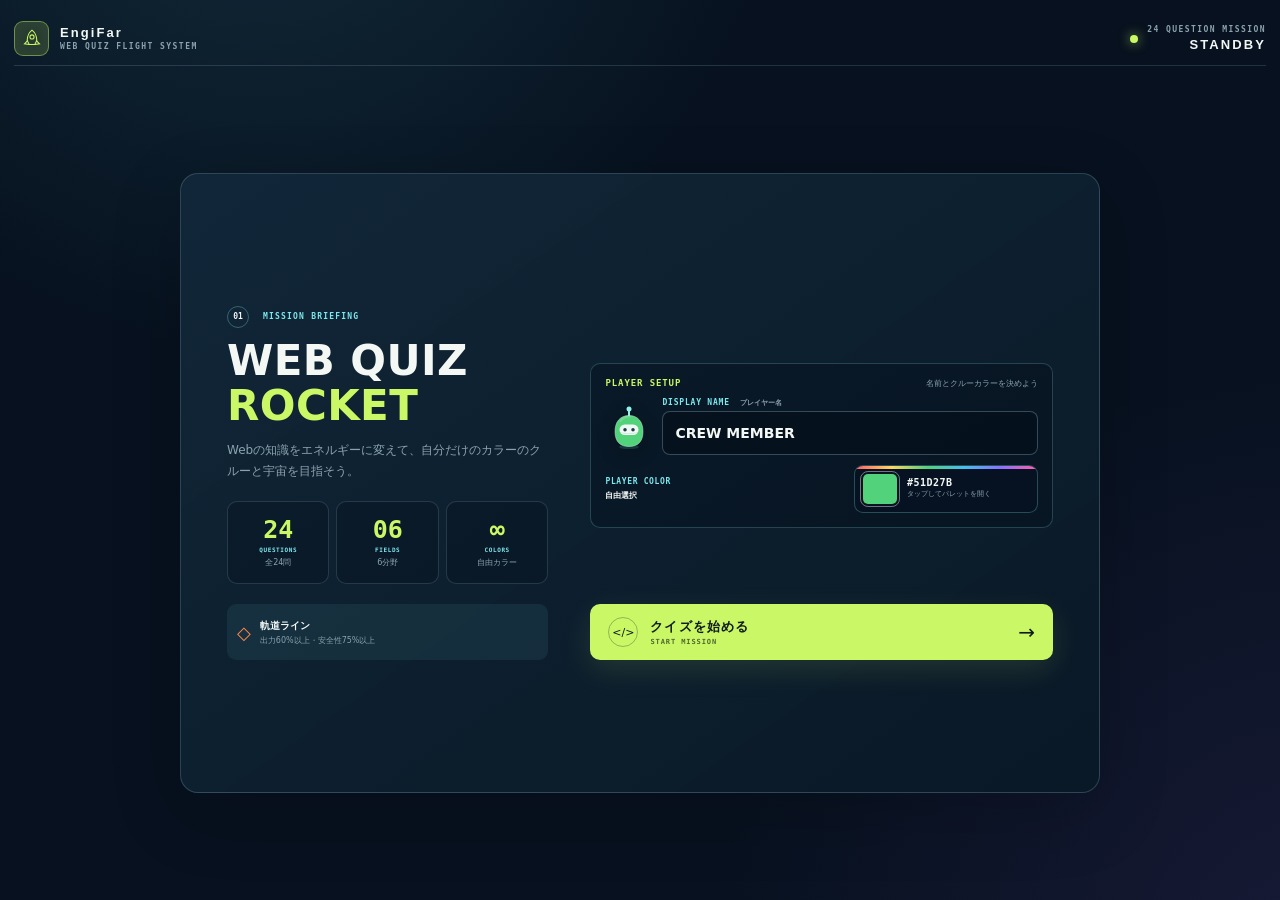
==== commit cc633b4e: "htmlファイルを分割" ====
--- a/index.html
+++ b/index.html
@@ -4,14 +4,14 @@
   <meta charset="UTF-8">
   <meta name="viewport" content="width=device-width, initial-scale=1, viewport-fit=cover">
   <meta name="theme-color" content="#07111f">
-  <title>EngiFar</title>
-  <link rel="stylesheet" href="./style.css?v=20260824-free-color">
-  <script src="./script.js?v=20260824-free-color" defer></script>
+  <title>EngiFar | ホーム</title>
+  <link rel="stylesheet" href="./style.css?v=20260824-multipage">
+  <script src="./script.js?v=20260824-multipage" defer></script>
 </head>
 <body>
-  <div class="app-shell" id="app" data-state="idle" data-phase="briefing">
+  <div class="app-shell" id="app" data-page="home" data-state="idle" data-phase="briefing">
     <header class="topbar">
-      <a class="brand" href="#" aria-label="EngiFar ホーム">
+      <a class="brand" href="./index.html" aria-label="EngiFar ホーム">
         <span class="brand-mark" aria-hidden="true">
           <svg viewBox="0 0 32 32">
             <path d="M16 3c5 4 7 9 7 15l-3 6h-8l-3-6c0-6 2-11 7-15Z" />
@@ -35,111 +35,7 @@
     </header>
 
     <main class="cockpit">
-      <section class="flight-deck" aria-label="ロケット飛行画面">
-        <div class="deck-bar deck-bar--top">
-          <span><i class="signal-dot" aria-hidden="true"></i> MISSION WINDOW</span>
-          <span>TRAJECTORY <b id="trajectory-label">LOCKED</b></span>
-        </div>
-
-        <div class="flight-stage" id="flight-stage">
-          <div class="space-glow" aria-hidden="true"></div>
-          <div class="stars stars--far" aria-hidden="true"></div>
-          <div class="stars stars--near" aria-hidden="true"></div>
-          <div class="orbital-line orbital-line--one" aria-hidden="true"></div>
-          <div class="orbital-line orbital-line--two" aria-hidden="true"></div>
-
-          <div class="altitude-scale" aria-hidden="true">
-            <span><i></i> 10K</span>
-            <span><i></i> 7.5K</span>
-            <span><i></i> 5K</span>
-            <span><i></i> 2.5K</span>
-          </div>
-
-          <div class="live-altimeter">
-            <span>ALTITUDE</span>
-            <strong><output id="altitude-live">0</output><small> km</small></strong>
-          </div>
-
-          <div class="celebration" id="celebration" aria-hidden="true">
-            <div class="success-orbit"></div>
-            <div class="success-emblem">
-              <span>EngiFar COMPLETE</span>
-              <strong>軌道到達！</strong>
-            </div>
-            <div class="confetti" id="confetti"></div>
-          </div>
-
-          <div class="flight-event" id="flight-event" aria-hidden="true">
-            <span id="event-label">SPARK ALTITUDE</span>
-            <strong><b id="event-altitude">0</b> km</strong>
-          </div>
-
-          <div class="boarding-crew" id="boarding-crew" aria-hidden="true">
-            <div class="crew-character crew-character--red" data-avatar="red">
-              <span class="crew-body"><i class="crew-face"></i></span>
-            </div>
-            <div class="crew-character crew-character--blue" data-avatar="blue">
-              <span class="crew-body"><i class="crew-face"></i></span>
-            </div>
-            <div class="crew-character crew-character--yellow" data-avatar="yellow">
-              <span class="crew-body"><i class="crew-face"></i></span>
-            </div>
-            <div class="crew-character crew-character--player is-player" data-player-slot>
-              <span class="crew-body"><i class="crew-face"></i></span>
-            </div>
-          </div>
-
-          <div class="flight-path" aria-hidden="true"></div>
-
-          <div class="rocket-vehicle" id="rocket" aria-label="ロケット">
-            <div class="exhaust exhaust--left" aria-hidden="true"></div>
-            <div class="exhaust exhaust--right" aria-hidden="true"></div>
-            <svg class="rocket" viewBox="0 0 120 216" role="img" aria-label="垂直に立つロケット">
-              <defs>
-                <linearGradient id="rocket-hull" x1="0" x2="1">
-                  <stop offset="0" stop-color="#cbd8df" />
-                  <stop offset=".5" stop-color="#f8fbf7" />
-                  <stop offset="1" stop-color="#aebec8" />
-                </linearGradient>
-                <linearGradient id="rocket-window" x1="0" y1="0" x2="1" y2="1">
-                  <stop stop-color="#bdf7ff" />
-                  <stop offset="1" stop-color="#2589ab" />
-                </linearGradient>
-              </defs>
-              <path class="flame flame--outer" d="M47 174c1 20 5 32 13 40 8-8 12-20 13-40Z" />
-              <path class="flame flame--inner" d="M53 174c1 13 3 22 7 28 4-6 6-15 7-28Z" />
-              <path class="rocket-fin" d="M37 126 14 172l31-9Zm46 0 23 46-31-9Z" />
-              <path class="rocket-body" d="M60 4C39 24 32 52 35 109l7 58h36l7-58C88 52 81 24 60 4Z" />
-              <path class="rocket-nose" d="M60 4C50 14 43 26 39 42h42C77 26 70 14 60 4Z" />
-              <path class="rocket-band" d="M35 105h50l-1 17H36Z" />
-              <circle class="rocket-window" cx="60" cy="69" r="15" />
-              <circle class="rocket-window-glint" cx="55" cy="64" r="4" />
-              <path class="rocket-seam" d="M60 5v31M43 145h34" />
-            </svg>
-          </div>
-
-          <div class="explosion" id="explosion" aria-hidden="true">
-            <span class="shockwave shockwave--one"></span>
-            <span class="shockwave shockwave--two"></span>
-            <span class="blast-core"></span>
-            <div class="debris" id="debris"></div>
-          </div>
-
-          <div class="launch-pad" aria-hidden="true">
-            <div class="pad-light pad-light--one"></div>
-            <div class="pad-light pad-light--two"></div>
-            <div class="pad-light pad-light--three"></div>
-            <span></span>
-          </div>
-        </div>
-
-        <div class="deck-bar deck-bar--bottom">
-          <span>ENGINE <b id="engine-label">IDLE</b></span>
-          <span class="score-strip"><i aria-hidden="true"></i> OUTPUT <b id="output-live">--</b>% / SAFETY <b id="safety-live">--</b>%</span>
-        </div>
-      </section>
-
-      <aside class="mission-panel" aria-label="クイズ・発射コントロール">
+      <aside class="mission-panel" aria-label="ホーム画面">
         <section class="mode-panel briefing-panel" id="briefing-panel">
           <div class="panel-heading">
             <p class="eyebrow"><span>01</span> MISSION BRIEFING</p>
@@ -190,150 +86,6 @@
             <span class="launch-button__arrow" aria-hidden="true">→</span>
           </button>
         </section>
-
-        <section class="mode-panel quiz-panel" id="quiz-panel" hidden aria-live="polite">
-          <div class="quiz-progress-head">
-            <div>
-              <p class="eyebrow">KNOWLEDGE CHARGE</p>
-              <strong><span id="question-current">01</span><small> / 24</small></strong>
-            </div>
-            <span class="category-chip" id="question-category">フロントエンド</span>
-          </div>
-
-          <div class="quiz-progress"><i id="quiz-progress-bar"></i></div>
-
-          <div class="question-meta">
-            <span id="question-label">QUESTION 01</span>
-            <div class="question-meta-tools">
-              <span class="difficulty-chip" id="difficulty-chip">STANDARD</span>
-              <span class="quiz-timer" id="quiz-timer" data-mode="answer" role="timer" aria-live="polite">
-                <span id="quiz-timer-label">回答</span>
-                <strong id="quiz-timer-value">10</strong><small>秒</small>
-              </span>
-            </div>
-          </div>
-          <p class="question-instruction" id="question-instruction">日本語の説明を読み、空欄に入る答えを選んでください。</p>
-          <pre class="question-code" id="question-text">問題を読み込んでいます...</pre>
-          <div class="quiz-answers" id="answers"></div>
-
-          <div class="feedback-slot">
-            <div class="quiz-feedback" id="feedback" hidden>
-              <strong id="feedback-title">正解！</strong>
-              <p id="feedback-text"></p>
-            </div>
-          </div>
-
-          <button class="quiz-next-button is-countdown" id="next-button" type="button" disabled aria-live="polite">
-            <span id="next-label">10秒間は回答を変更できます</span><b aria-hidden="true">●</b>
-          </button>
-        </section>
-
-        <section class="mode-panel ready-panel" id="ready-panel" hidden>
-          <div class="ready-heading">
-            <span class="ready-icon" aria-hidden="true">▲</span>
-            <p class="eyebrow">READY FOR LAUNCH</p>
-            <h2>発射準備OK！</h2>
-            <p>回答データをロケットへ格納しました。</p>
-          </div>
-
-          <div class="ready-player">
-            <img id="ready-player-avatar" src="./assets/crew-green.svg" alt="選択したカラーのクルー">
-            <span><small>PLAYER</small><strong id="ready-player-name">CREW MEMBER</strong></span>
-          </div>
-
-          <div class="flight-data-seal">
-            <span aria-hidden="true">◇</span>
-            <div><strong>フライトデータ格納完了</strong><small>採点値は飛行後のリザルトで表示します</small></div>
-          </div>
-
-          <button class="launch-button" id="launch-button" type="button">
-            <span class="launch-button__icon" aria-hidden="true">▲</span>
-            <span><strong>ロケットを発射</strong><small>BOARD CREW &amp; LAUNCH</small></span>
-            <span class="launch-button__arrow" aria-hidden="true">→</span>
-          </button>
-        </section>
-
-        <section class="mode-panel flight-panel" id="flight-panel" hidden>
-          <div class="flight-copy">
-            <div class="radar" aria-hidden="true"><i></i><span></span></div>
-            <p class="eyebrow">LIVE TELEMETRY</p>
-            <h2 id="flight-title">垂直上昇中</h2>
-            <p id="flight-description">軌道到達コースを飛行中です。<br>フライトデータはロックされています。</p>
-          </div>
-          <div class="telemetry-card">
-            <span>現在の高度</span>
-            <strong><b id="panel-altitude">0</b><small> km</small></strong>
-            <div class="telemetry-progress"><i id="telemetry-progress"></i></div>
-          </div>
-        </section>
-
-        <section class="mode-panel result-panel" id="result-panel" hidden aria-live="polite">
-          <div class="result-heading">
-            <span class="result-icon" id="result-icon" aria-hidden="true">✓</span>
-            <p class="eyebrow" id="result-kicker">MISSION COMPLETE</p>
-            <h2 id="result-title">軌道到達！</h2>
-            <p id="result-message">Webの知識がロケットの推進力になりました。</p>
-          </div>
-
-          <dl class="result-metrics">
-            <div>
-              <dt>出力強度</dt>
-              <dd><b id="result-power">0</b><small>%</small></dd>
-            </div>
-            <div>
-              <dt>安全性</dt>
-              <dd><b id="result-stability">0</b><small>%</small></dd>
-            </div>
-            <div class="altitude-result">
-              <dt>到達高度</dt>
-              <dd><b id="result-altitude">0</b><small> km</small></dd>
-            </div>
-          </dl>
-
-          <div class="result-actions">
-            <button class="profile-button" id="profile-button" type="button">
-              <img src="./assets/crew-green.svg" alt="" aria-hidden="true">
-              <span>自己紹介カード</span>
-            </button>
-            <button class="retry-button" id="retry-button" type="button">
-              <span aria-hidden="true">↻</span> もう一度チャレンジ
-            </button>
-          </div>
-        </section>
-
-        <section class="mode-panel card-panel" id="card-panel" hidden aria-live="polite">
-          <header class="card-heading">
-            <p class="eyebrow">CREW PROFILE CARD</p>
-            <h2>自己紹介カード完成！</h2>
-            <p>スタート時に選んだプレイヤー情報とフライトデータをまとめました。</p>
-          </header>
-
-          <div class="profile-card-preview">
-            <canvas id="profile-card" width="1200" height="760" aria-label="自己紹介カードのプレビュー">
-              自己紹介カードのプレビュー
-            </canvas>
-          </div>
-
-          <div class="card-controls">
-            <div class="card-identity">
-              <img id="card-crew-avatar" src="./assets/crew-green.svg" alt="選択したカラーのクルー">
-              <span>
-                <small>CREW PROFILE</small>
-                <strong id="card-crew-name">CREW MEMBER</strong>
-                <em id="card-crew-role">INTERFACE CREATOR</em>
-              </span>
-            </div>
-
-            <p class="card-save-copy">選んだクルーアイコンと今回のフライト記録を、PNGカードとして保存できます。</p>
-
-            <div class="card-actions">
-              <button class="save-card-button" id="save-card-button" type="button">
-                <span aria-hidden="true">↓</span><b id="save-card-label">PNGで保存</b>
-              </button>
-              <button class="card-back-button" id="card-back-button" type="button">← リザルトへ</button>
-            </div>
-          </div>
-        </section>
       </aside>
     </main>
   </div>
